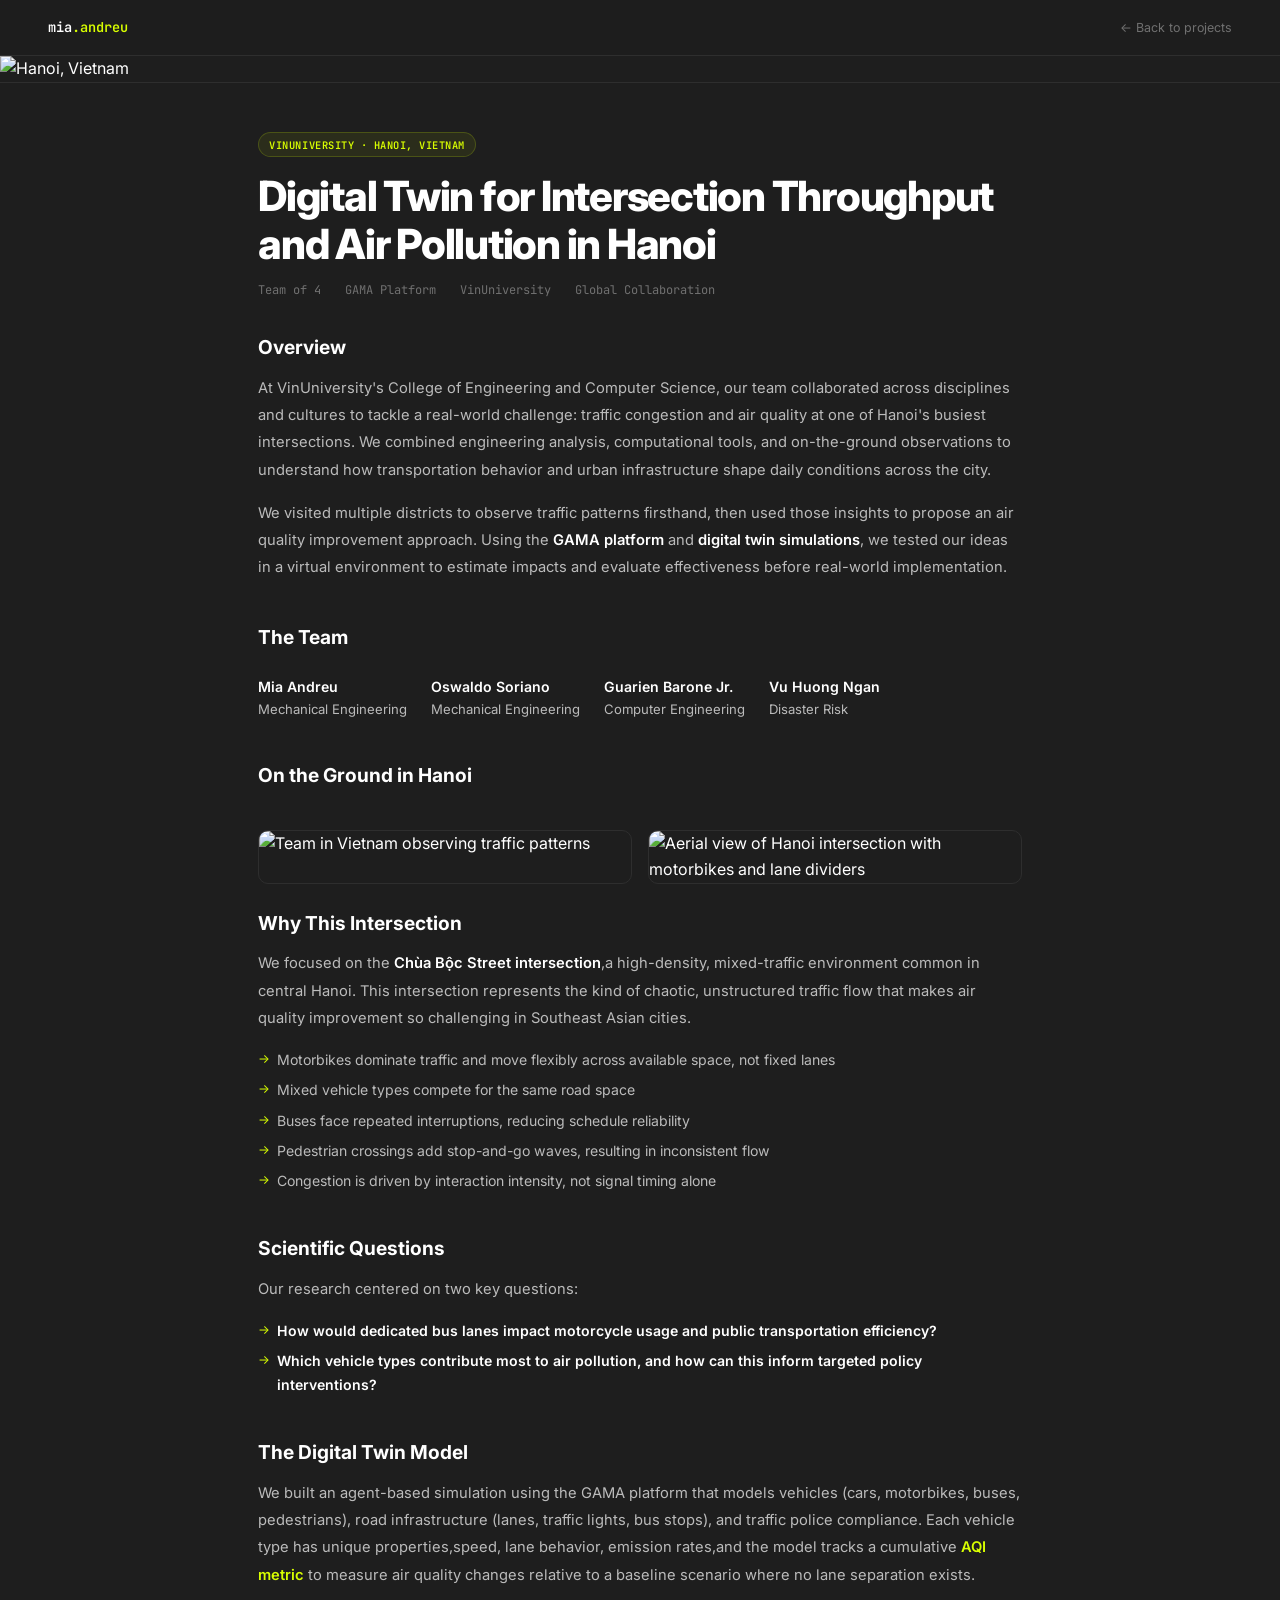
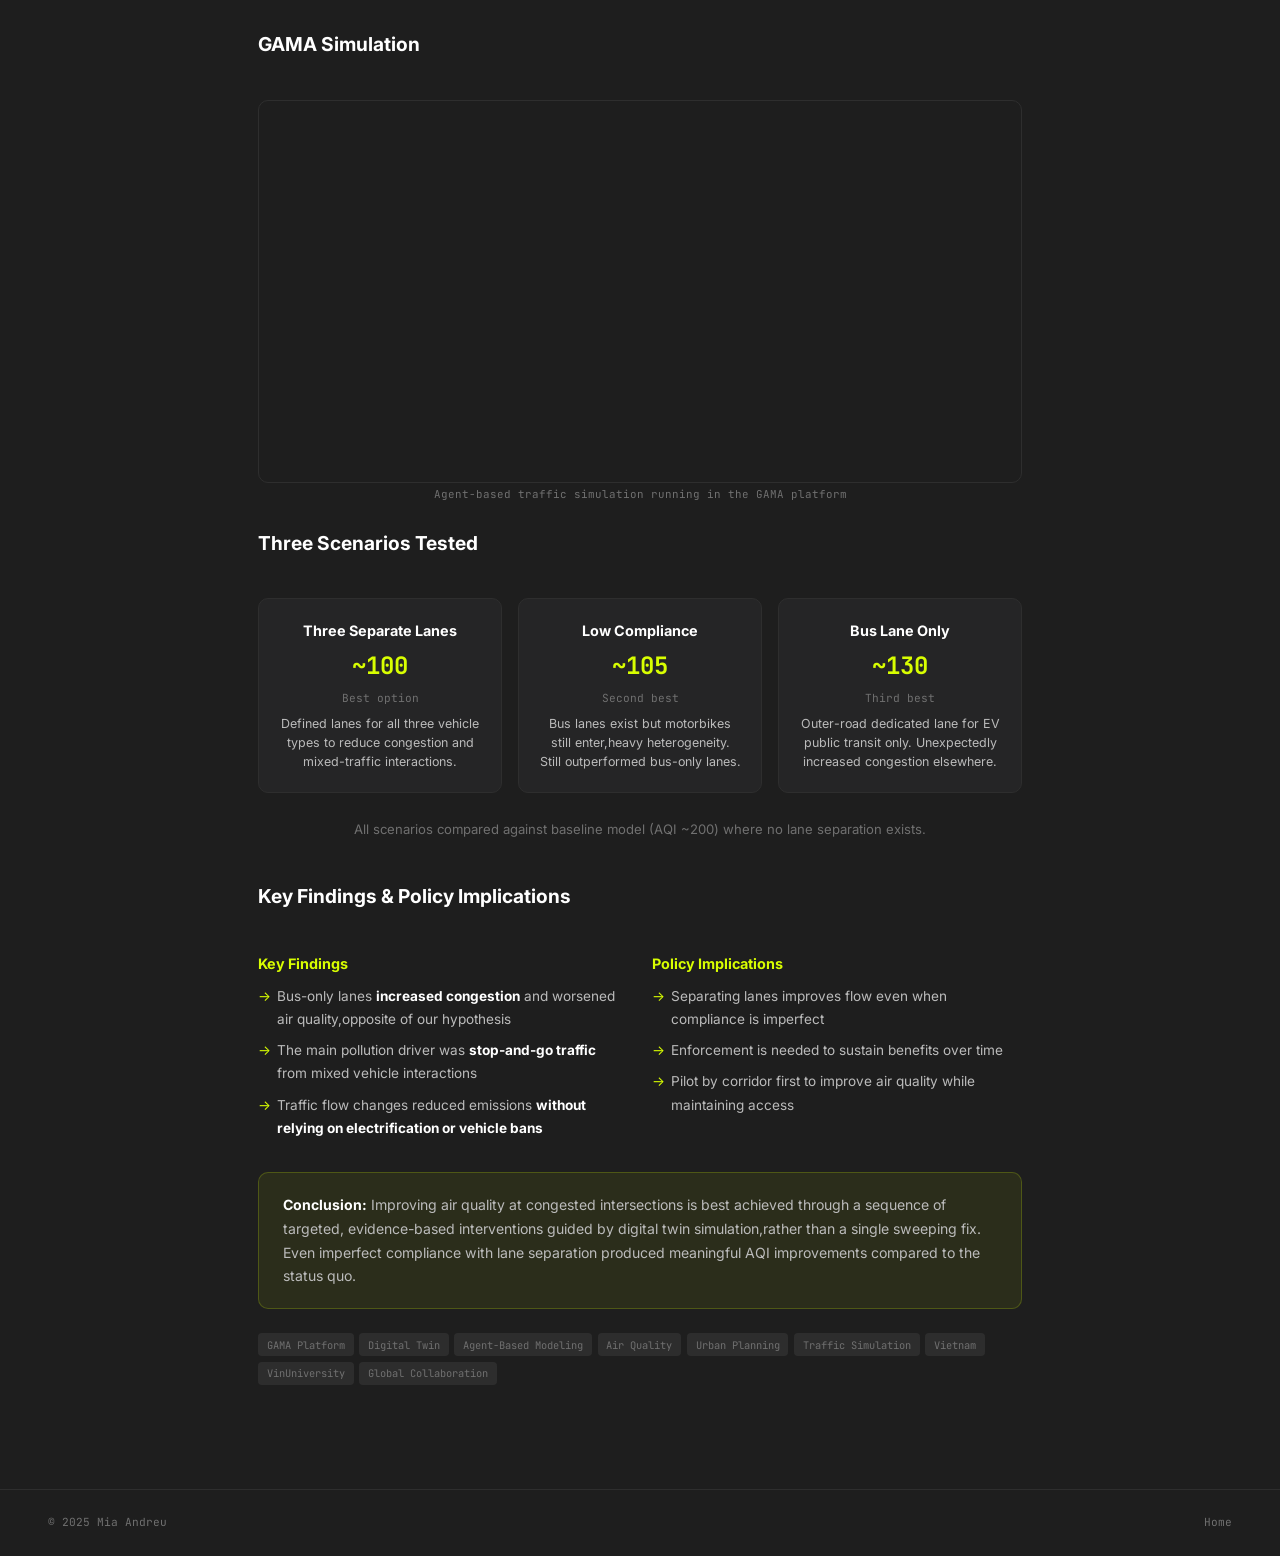
==== hanoi-digital-twin.html @ b764e048 "Add files via upload" ====
<!DOCTYPE html>
<html lang="en">
<head>
    <meta charset="UTF-8">
    <meta name="viewport" content="width=device-width, initial-scale=1.0">
    <title>Hanoi Air Quality Digital Twin | Mia Andreu</title>
    <link rel="preconnect" href="https://fonts.googleapis.com">
    <link rel="preconnect" href="https://fonts.gstatic.com" crossorigin>
    <link href="https://fonts.googleapis.com/css2?family=Inter:wght@300;400;500;600;700;800;900&family=JetBrains+Mono:wght@400;500;600&display=swap" rel="stylesheet">
    <style>
        *,*::before,*::after{margin:0;padding:0;box-sizing:border-box}
        :root{
            --bg:#1E1E1E;--bg2:#252526;--bg3:#2D2D2D;
            --tx:#FFFFFF;--tx2:#BBBBBB;--tx3:#707070;
            --grn:#D8FE01;--grn-dim:rgba(216,254,1,.07);--grn-mid:rgba(216,254,1,.18);
            --bdr:#2E2E2E;--r:10px;
            --f:'Inter',system-ui,sans-serif;--m:'JetBrains Mono',monospace;
        }
        html{scroll-behavior:smooth}
        body{font-family:var(--f);background:var(--bg);color:var(--tx);line-height:1.6;-webkit-font-smoothing:antialiased}

        /* Nav */
        nav{
            position:fixed;top:0;left:0;right:0;height:56px;
            background:rgba(30,30,30,.88);backdrop-filter:blur(16px);-webkit-backdrop-filter:blur(16px);
            border-bottom:1px solid var(--bdr);z-index:100;
            display:flex;align-items:center;justify-content:space-between;
            padding:0 clamp(1.25rem,5vw,3rem);
        }
        .nlogo{font-family:var(--m);font-size:.85rem;font-weight:600;color:var(--tx);text-decoration:none}
        .nlogo span{color:var(--grn)}
        .back{font-size:.78rem;color:var(--tx3);text-decoration:none;display:flex;align-items:center;gap:.4rem;transition:color .2s}
        .back:hover{color:var(--grn)}

        /* Hero */
        .hero-img{
            width:100%;max-height:500px;object-fit:cover;display:block;
            margin-top:56px;border-bottom:1px solid var(--bdr);
        }

        /* Content */
        .content{max-width:860px;margin:0 auto;padding:3rem clamp(1.25rem,5vw,3rem) 5rem}
        .badge{
            display:inline-block;background:var(--grn-dim);color:var(--grn);border:1px solid var(--grn-mid);
            font-family:var(--m);font-size:.65rem;font-weight:600;
            padding:.2rem .65rem;border-radius:100px;
            text-transform:uppercase;letter-spacing:.05em;margin-bottom:1rem;
        }
        h1{font-size:clamp(1.8rem,4vw,2.6rem);font-weight:800;letter-spacing:-.03em;line-height:1.15;margin-bottom:.75rem}
        .meta{font-family:var(--m);font-size:.75rem;color:var(--tx3);margin-bottom:2rem;display:flex;flex-wrap:wrap;gap:1.5rem}
        .meta span{display:flex;align-items:center;gap:.35rem}

        .prose{margin-bottom:2.5rem}
        .prose h2{font-size:1.2rem;font-weight:700;margin-bottom:.75rem;margin-top:2.5rem;color:var(--tx)}
        .prose h2:first-child{margin-top:0}
        .prose p{font-size:.92rem;color:var(--tx2);line-height:1.85;margin-bottom:1rem}
        .prose ul{list-style:none;margin-bottom:1rem}
        .prose li{
            font-size:.88rem;color:var(--tx2);line-height:1.7;
            padding-left:1.2rem;position:relative;margin-bottom:.4rem;
        }
        .prose li::before{content:'\2192';position:absolute;left:0;color:var(--grn);font-size:.78rem}
        .prose strong{color:var(--tx);font-weight:600}
        .prose em{color:var(--grn);font-style:normal;font-weight:600}

        /* Image grid */
        .img-full{width:100%;border-radius:var(--r);border:1px solid var(--bdr);margin:1.5rem 0;display:block}
        .img-caption{font-family:var(--m);font-size:.68rem;color:var(--tx3);margin-top:-.75rem;margin-bottom:1.5rem}

        .two-col{display:grid;grid-template-columns:1fr 1fr;gap:1rem;margin:1.5rem 0}
        .two-col img{width:100%;border-radius:var(--r);border:1px solid var(--bdr);display:block}
        @media(max-width:600px){.two-col{grid-template-columns:1fr}}

        /* Scenarios */
        .scenarios{display:grid;grid-template-columns:repeat(3,1fr);gap:1rem;margin:1.5rem 0}
        .scenario{background:var(--bg2);border:1px solid var(--bdr);border-radius:var(--r);padding:1.25rem;text-align:center}
        .scenario-name{font-weight:700;font-size:.9rem;margin-bottom:.3rem}
        .scenario-aqi{font-family:var(--m);font-size:1.5rem;font-weight:700;color:var(--grn);margin-bottom:.25rem}
        .scenario-rank{font-family:var(--m);font-size:.7rem;color:var(--tx3);margin-bottom:.5rem}
        .scenario-desc{font-size:.78rem;color:var(--tx2);line-height:1.5}
        @media(max-width:600px){.scenarios{grid-template-columns:1fr}}

        /* Team */
        .team{display:flex;gap:1.5rem;margin:1.5rem 0;flex-wrap:wrap}
        .team-member{font-size:.82rem;color:var(--tx2)}
        .team-member strong{color:var(--tx);display:block;font-size:.88rem}

        /* Findings */
        .findings{display:grid;grid-template-columns:1fr 1fr;gap:1.5rem;margin:1.5rem 0}
        .finding-col h3{font-size:.9rem;font-weight:700;margin-bottom:.65rem;color:var(--grn)}
        @media(max-width:600px){.findings{grid-template-columns:1fr}}

        /* Callout */
        .callout{
            background:var(--grn-dim);border:1px solid rgba(216,254,1,.2);
            border-radius:var(--r);padding:1.25rem 1.5rem;margin:1.5rem 0;
        }
        .callout p{font-size:.88rem;color:var(--tx2);line-height:1.7;margin:0}
        .callout strong{color:var(--tx)}

        /* Tags */
        .tags{display:flex;flex-wrap:wrap;gap:.35rem;margin:1.5rem 0}
        .tag{background:var(--bg3);color:var(--tx3);font-family:var(--m);font-size:.65rem;padding:.2rem .55rem;border-radius:4px}

        /* Footer */
        footer{
            border-top:1px solid var(--bdr);padding:1.5rem clamp(1.25rem,5vw,3rem);
            font-family:var(--m);font-size:.7rem;color:var(--tx3);
            display:flex;justify-content:space-between;align-items:center;
        }
        footer a{color:var(--tx3);text-decoration:none;transition:color .2s}
        footer a:hover{color:var(--grn)}
    </style>
</head>
<body>

<nav>
    <a href="index.html" class="nlogo">mia<span>.andreu</span></a>
    <a href="index.html#projects" class="back">&larr; Back to projects</a>
</nav>

<img class="hero-img" src="images/vietnam-page-header.JPG" alt="Hanoi, Vietnam">

<div class="content">
    <div class="badge">VinUniversity &middot; Hanoi, Vietnam</div>
    <h1>Digital Twin for Intersection Throughput and Air Pollution in Hanoi</h1>
    <div class="meta">
        <span>Team of 4</span>
        <span>GAMA Platform</span>
        <span>VinUniversity</span>
        <span>Global Collaboration</span>
    </div>

    <div class="prose">
        <h2>Overview</h2>
        <p>
            At VinUniversity's College of Engineering and Computer Science, our team collaborated across disciplines and cultures to tackle a real-world challenge: traffic congestion and air quality at one of Hanoi's busiest intersections. We combined engineering analysis, computational tools, and on-the-ground observations to understand how transportation behavior and urban infrastructure shape daily conditions across the city.
        </p>
        <p>
            We visited multiple districts to observe traffic patterns firsthand, then used those insights to propose an air quality improvement approach. Using the <strong>GAMA platform</strong> and <strong>digital twin simulations</strong>, we tested our ideas in a virtual environment to estimate impacts and evaluate effectiveness before real-world implementation.
        </p>

        <h2>The Team</h2>
        <div class="team">
            <div class="team-member"><strong>Mia Andreu</strong>Mechanical Engineering</div>
            <div class="team-member"><strong>Oswaldo Soriano</strong>Mechanical Engineering</div>
            <div class="team-member"><strong>Guarien Barone Jr.</strong>Computer Engineering</div>
            <div class="team-member"><strong>Vu Huong Ngan</strong>Disaster Risk</div>
        </div>

        <h2>On the Ground in Hanoi</h2>
    </div>

    <div class="two-col">
        <img src="images/traffic_vietnam.jpeg" alt="Team in Vietnam observing traffic patterns">
        <img src="images/vietnam_traffic.jpeg" alt="Aerial view of Hanoi intersection with motorbikes and lane dividers">
    </div>

    <div class="prose">
        <h2>Why This Intersection</h2>
        <p>
            We focused on the <strong>Ch&ugrave;a B&#7897;c Street intersection</strong>,a high-density, mixed-traffic environment common in central Hanoi. This intersection represents the kind of chaotic, unstructured traffic flow that makes air quality improvement so challenging in Southeast Asian cities.
        </p>
        <ul>
            <li>Motorbikes dominate traffic and move flexibly across available space, not fixed lanes</li>
            <li>Mixed vehicle types compete for the same road space</li>
            <li>Buses face repeated interruptions, reducing schedule reliability</li>
            <li>Pedestrian crossings add stop-and-go waves, resulting in inconsistent flow</li>
            <li>Congestion is driven by interaction intensity, not signal timing alone</li>
        </ul>

        <h2>Scientific Questions</h2>
        <p>Our research centered on two key questions:</p>
        <ul>
            <li><strong>How would dedicated bus lanes impact motorcycle usage and public transportation efficiency?</strong></li>
            <li><strong>Which vehicle types contribute most to air pollution, and how can this inform targeted policy interventions?</strong></li>
        </ul>

        <h2>The Digital Twin Model</h2>
        <p>
            We built an agent-based simulation using the GAMA platform that models vehicles (cars, motorbikes, buses, pedestrians), road infrastructure (lanes, traffic lights, bus stops), and traffic police compliance. Each vehicle type has unique properties,speed, lane behavior, emission rates,and the model tracks a cumulative <em>AQI metric</em> to measure air quality changes relative to a baseline scenario where no lane separation exists.
        </p>

        <h2>GAMA Simulation</h2>
    </div>

    <video style="width:100%;border-radius:var(--r);border:1px solid var(--bdr);margin-bottom:.5rem" src="images/GAMA_video-1.mov" autoplay loop muted playsinline></video>
    <p class="img-caption" style="text-align:center;margin-bottom:1.5rem">Agent-based traffic simulation running in the GAMA platform</p>

    <div class="prose">
        <h2>Three Scenarios Tested</h2>
    </div>

    <div class="scenarios">
        <div class="scenario">
            <div class="scenario-name">Three Separate Lanes</div>
            <div class="scenario-aqi">~100</div>
            <div class="scenario-rank">Best option</div>
            <div class="scenario-desc">Defined lanes for all three vehicle types to reduce congestion and mixed-traffic interactions.</div>
        </div>
        <div class="scenario">
            <div class="scenario-name">Low Compliance</div>
            <div class="scenario-aqi">~105</div>
            <div class="scenario-rank">Second best</div>
            <div class="scenario-desc">Bus lanes exist but motorbikes still enter,heavy heterogeneity. Still outperformed bus-only lanes.</div>
        </div>
        <div class="scenario">
            <div class="scenario-name">Bus Lane Only</div>
            <div class="scenario-aqi">~130</div>
            <div class="scenario-rank">Third best</div>
            <div class="scenario-desc">Outer-road dedicated lane for EV public transit only. Unexpectedly increased congestion elsewhere.</div>
        </div>
    </div>

    <div class="prose">
        <p style="font-size:.82rem;color:var(--tx3);text-align:center;margin-bottom:2rem">
            All scenarios compared against baseline model (AQI ~200) where no lane separation exists.
        </p>

        <h2>Key Findings &amp; Policy Implications</h2>
    </div>

    <div class="findings">
        <div class="finding-col">
            <h3>Key Findings</h3>
            <ul style="list-style:none;padding:0">
                <li style="font-size:.85rem;color:var(--tx2);line-height:1.7;padding-left:1.2rem;position:relative;margin-bottom:.5rem"><span style="position:absolute;left:0;color:var(--grn)">&rarr;</span>Bus-only lanes <strong style="color:var(--tx)">increased congestion</strong> and worsened air quality,opposite of our hypothesis</li>
                <li style="font-size:.85rem;color:var(--tx2);line-height:1.7;padding-left:1.2rem;position:relative;margin-bottom:.5rem"><span style="position:absolute;left:0;color:var(--grn)">&rarr;</span>The main pollution driver was <strong style="color:var(--tx)">stop-and-go traffic</strong> from mixed vehicle interactions</li>
                <li style="font-size:.85rem;color:var(--tx2);line-height:1.7;padding-left:1.2rem;position:relative;margin-bottom:.5rem"><span style="position:absolute;left:0;color:var(--grn)">&rarr;</span>Traffic flow changes reduced emissions <strong style="color:var(--tx)">without relying on electrification or vehicle bans</strong></li>
            </ul>
        </div>
        <div class="finding-col">
            <h3>Policy Implications</h3>
            <ul style="list-style:none;padding:0">
                <li style="font-size:.85rem;color:var(--tx2);line-height:1.7;padding-left:1.2rem;position:relative;margin-bottom:.5rem"><span style="position:absolute;left:0;color:var(--grn)">&rarr;</span>Separating lanes improves flow even when compliance is imperfect</li>
                <li style="font-size:.85rem;color:var(--tx2);line-height:1.7;padding-left:1.2rem;position:relative;margin-bottom:.5rem"><span style="position:absolute;left:0;color:var(--grn)">&rarr;</span>Enforcement is needed to sustain benefits over time</li>
                <li style="font-size:.85rem;color:var(--tx2);line-height:1.7;padding-left:1.2rem;position:relative;margin-bottom:.5rem"><span style="position:absolute;left:0;color:var(--grn)">&rarr;</span>Pilot by corridor first to improve air quality while maintaining access</li>
            </ul>
        </div>
    </div>

    <div class="callout">
        <p>
            <strong>Conclusion:</strong> Improving air quality at congested intersections is best achieved through a sequence of targeted, evidence-based interventions guided by digital twin simulation,rather than a single sweeping fix. Even imperfect compliance with lane separation produced meaningful AQI improvements compared to the status quo.
        </p>
    </div>

    <div class="tags">
        <span class="tag">GAMA Platform</span>
        <span class="tag">Digital Twin</span>
        <span class="tag">Agent-Based Modeling</span>
        <span class="tag">Air Quality</span>
        <span class="tag">Urban Planning</span>
        <span class="tag">Traffic Simulation</span>
        <span class="tag">Vietnam</span>
        <span class="tag">VinUniversity</span>
        <span class="tag">Global Collaboration</span>
    </div>
</div>

<footer>
    <span>&copy; 2025 Mia Andreu</span>
    <a href="index.html">Home</a>
</footer>

</body>
</html>
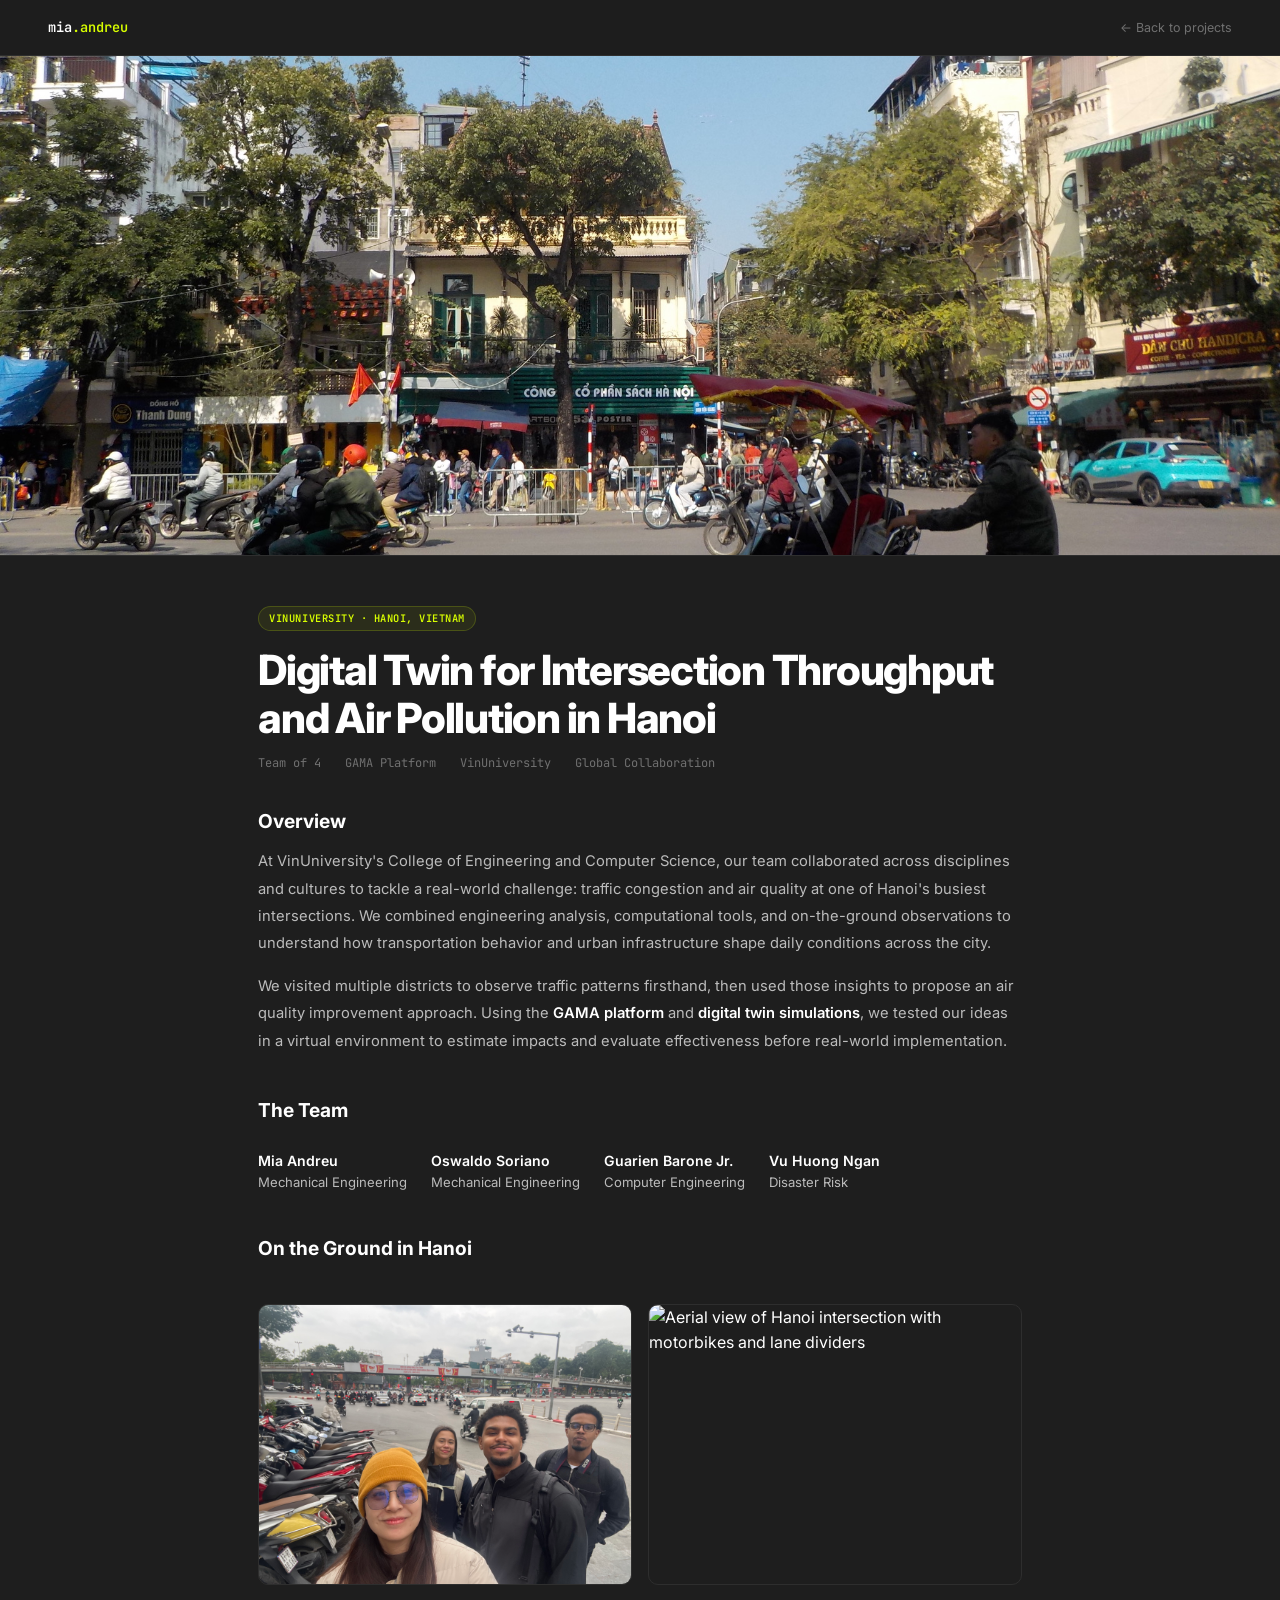
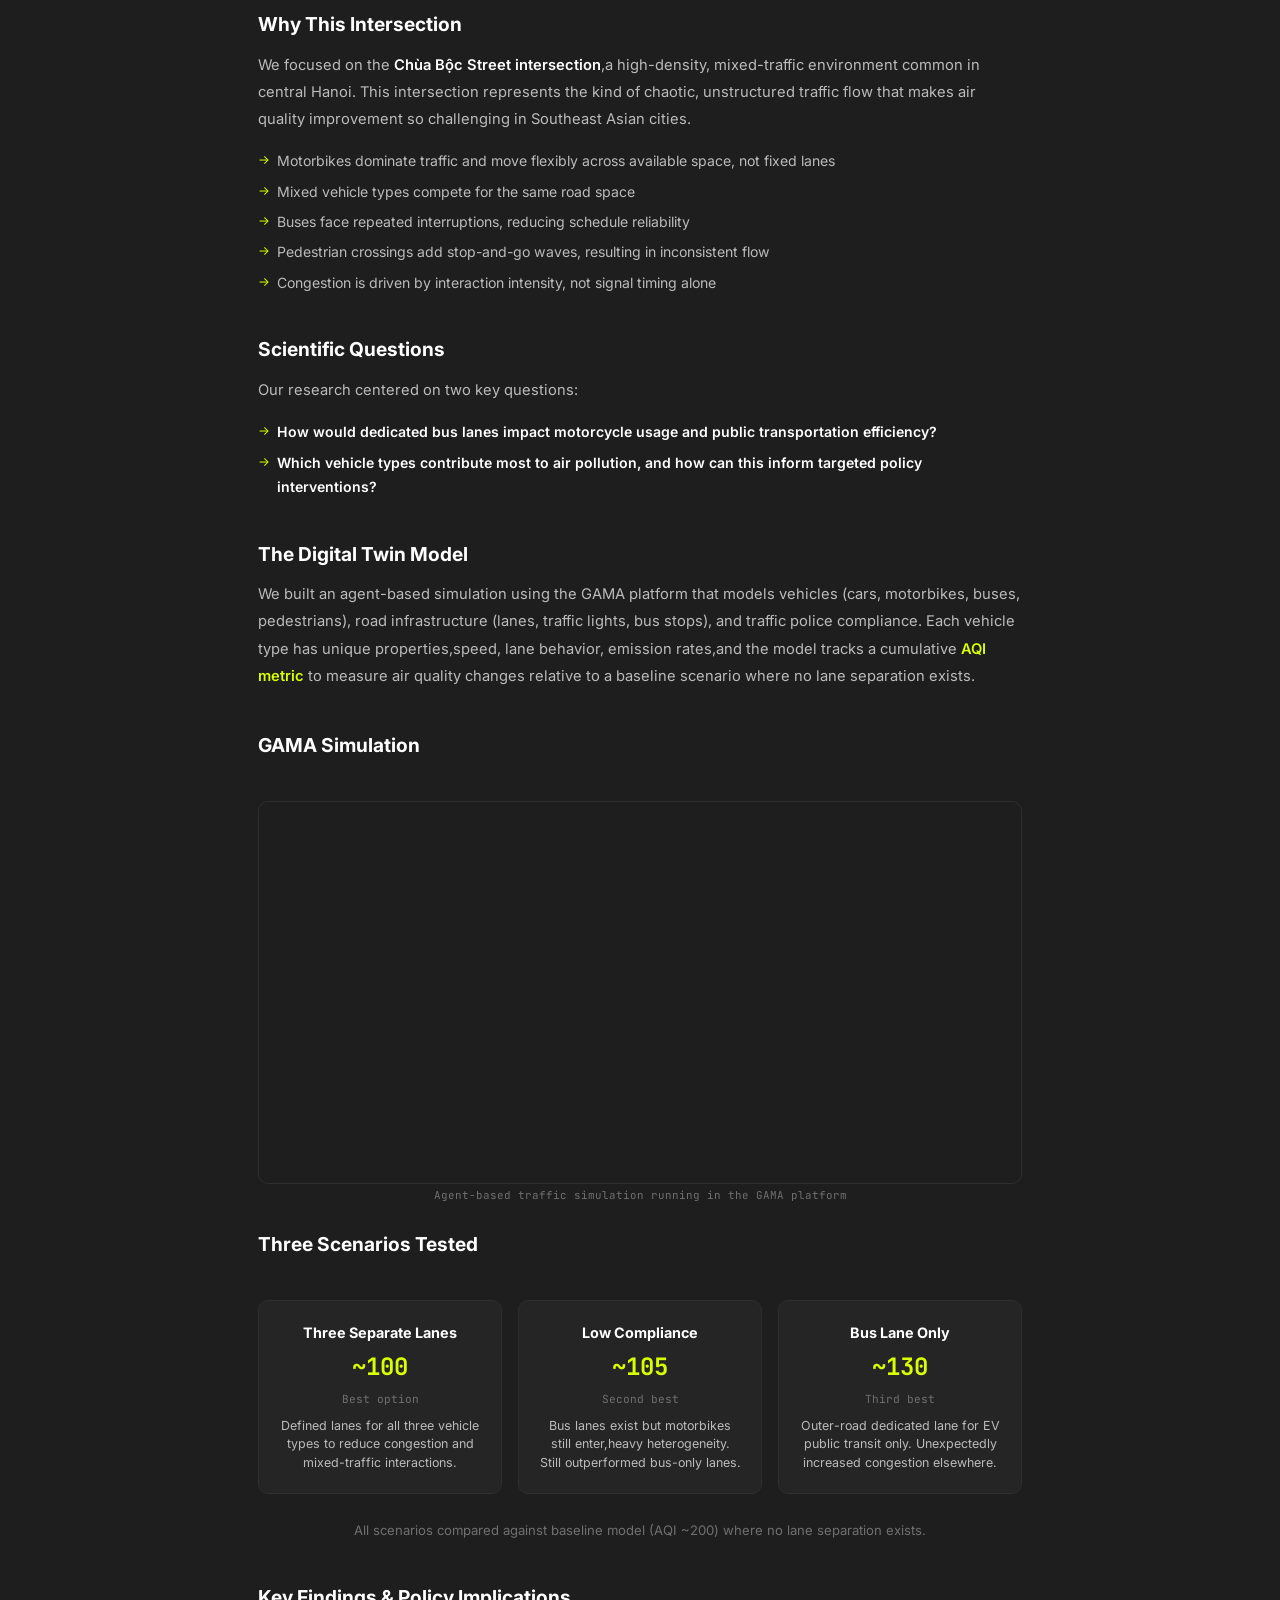
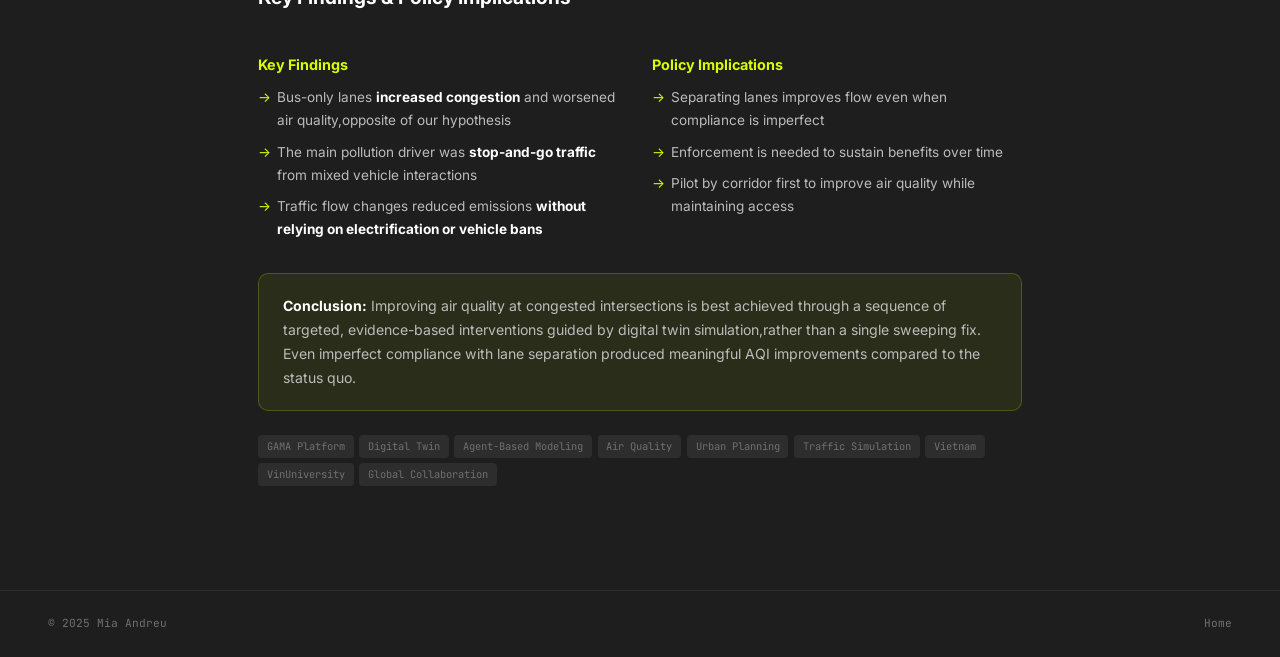
==== commit a24b0c2a: "Add files via upload" ====
--- a/hanoi-digital-twin.html
+++ b/hanoi-digital-twin.html
@@ -119,7 +119,7 @@
     <a href="index.html#projects" class="back">&larr; Back to projects</a>
 </nav>
 
-<img class="hero-img" src="images/vietnam-page-header.JPG" alt="Hanoi, Vietnam">
+<img class="hero-img" src="vietnam-page-header.JPG" alt="Hanoi, Vietnam">
 
 <div class="content">
     <div class="badge">VinUniversity &middot; Hanoi, Vietnam</div>
@@ -152,8 +152,8 @@
     </div>
 
     <div class="two-col">
-        <img src="images/traffic_vietnam.jpeg" alt="Team in Vietnam observing traffic patterns">
-        <img src="images/vietnam_traffic.jpeg" alt="Aerial view of Hanoi intersection with motorbikes and lane dividers">
+        <img src="traffic_vietnam.jpeg" alt="Team in Vietnam observing traffic patterns">
+        <img src="vietnam_traffic.jpeg" alt="Aerial view of Hanoi intersection with motorbikes and lane dividers">
     </div>
 
     <div class="prose">
@@ -184,7 +184,7 @@
         <h2>GAMA Simulation</h2>
     </div>
 
-    <video style="width:100%;border-radius:var(--r);border:1px solid var(--bdr);margin-bottom:.5rem" src="images/GAMA_video-1.mov" autoplay loop muted playsinline></video>
+    <video style="width:100%;border-radius:var(--r);border:1px solid var(--bdr);margin-bottom:.5rem" src="GAMA_video-1.mov" autoplay loop muted playsinline></video>
     <p class="img-caption" style="text-align:center;margin-bottom:1.5rem">Agent-based traffic simulation running in the GAMA platform</p>
 
     <div class="prose">
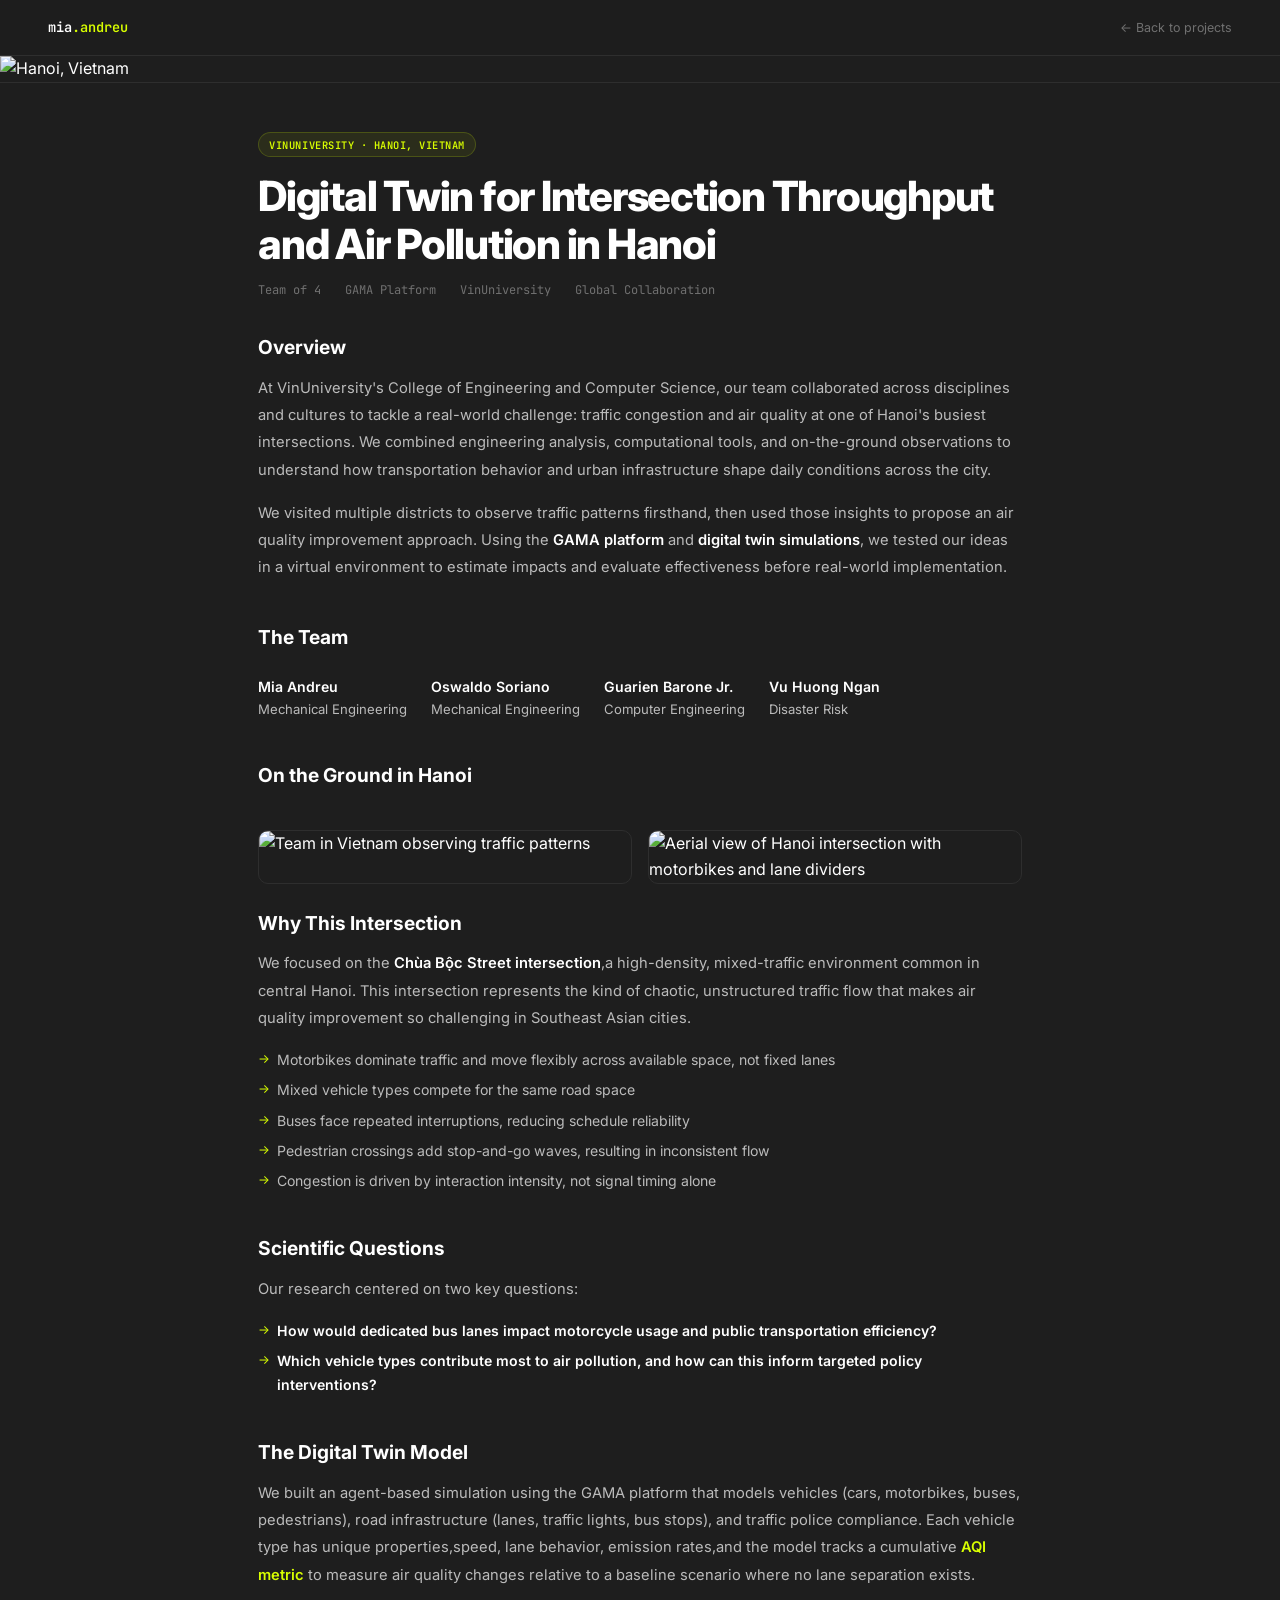
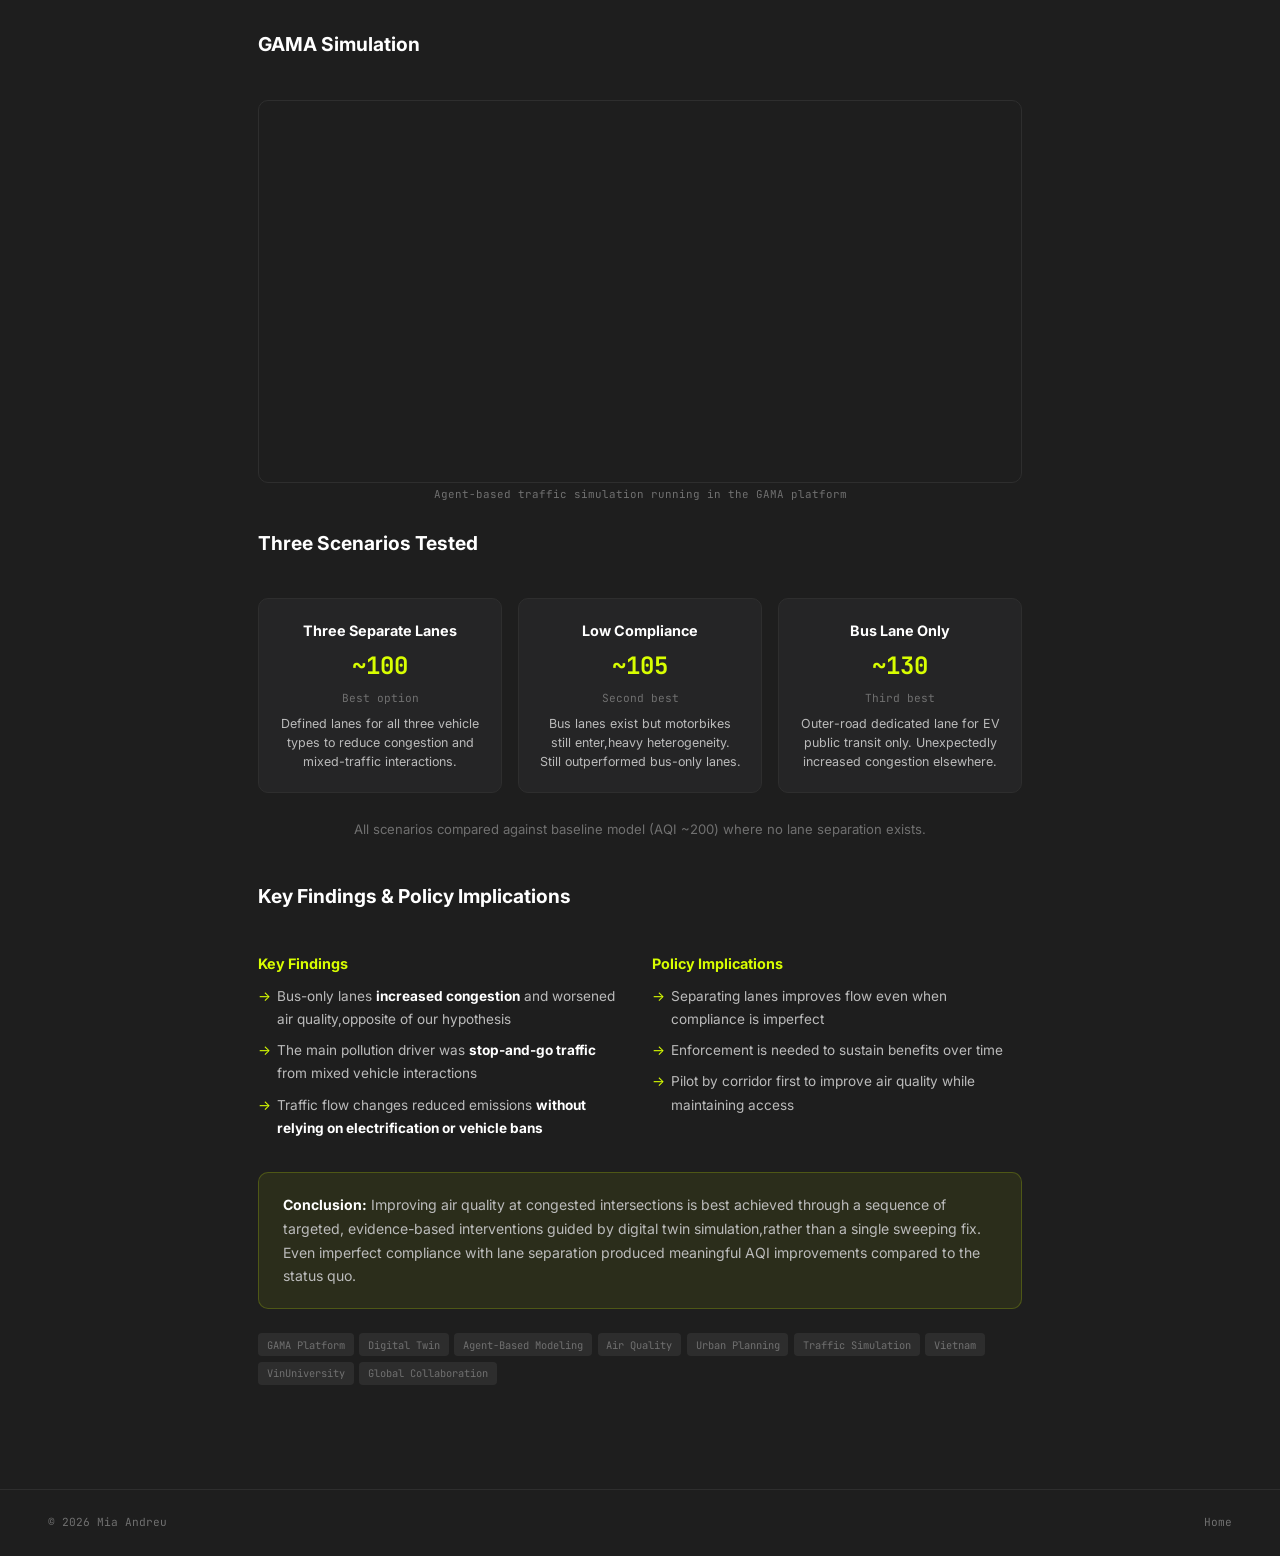
==== commit 76ea0f97: "Add files via upload" ====
--- a/hanoi-digital-twin.html
+++ b/hanoi-digital-twin.html
@@ -119,7 +119,7 @@
     <a href="index.html#projects" class="back">&larr; Back to projects</a>
 </nav>
 
-<img class="hero-img" src="vietnam-page-header.JPG" alt="Hanoi, Vietnam">
+<img class="hero-img" src="images/vietnam-page-header.JPG" alt="Hanoi, Vietnam">
 
 <div class="content">
     <div class="badge">VinUniversity &middot; Hanoi, Vietnam</div>
@@ -152,8 +152,8 @@
     </div>
 
     <div class="two-col">
-        <img src="traffic_vietnam.jpeg" alt="Team in Vietnam observing traffic patterns">
-        <img src="vietnam_traffic.jpeg" alt="Aerial view of Hanoi intersection with motorbikes and lane dividers">
+        <img src="images/traffic_vietnam.jpeg" alt="Team in Vietnam observing traffic patterns">
+        <img src="images/vietnam_traffic.jpeg" alt="Aerial view of Hanoi intersection with motorbikes and lane dividers">
     </div>
 
     <div class="prose">
@@ -184,7 +184,7 @@
         <h2>GAMA Simulation</h2>
     </div>
 
-    <video style="width:100%;border-radius:var(--r);border:1px solid var(--bdr);margin-bottom:.5rem" src="GAMA_video-1.mov" autoplay loop muted playsinline></video>
+    <video style="width:100%;border-radius:var(--r);border:1px solid var(--bdr);margin-bottom:.5rem" src="images/GAMA_video-1.mov" autoplay loop muted playsinline></video>
     <p class="img-caption" style="text-align:center;margin-bottom:1.5rem">Agent-based traffic simulation running in the GAMA platform</p>
 
     <div class="prose">
@@ -259,7 +259,7 @@
 </div>
 
 <footer>
-    <span>&copy; 2025 Mia Andreu</span>
+    <span>&copy; 2026 Mia Andreu</span>
     <a href="index.html">Home</a>
 </footer>
 
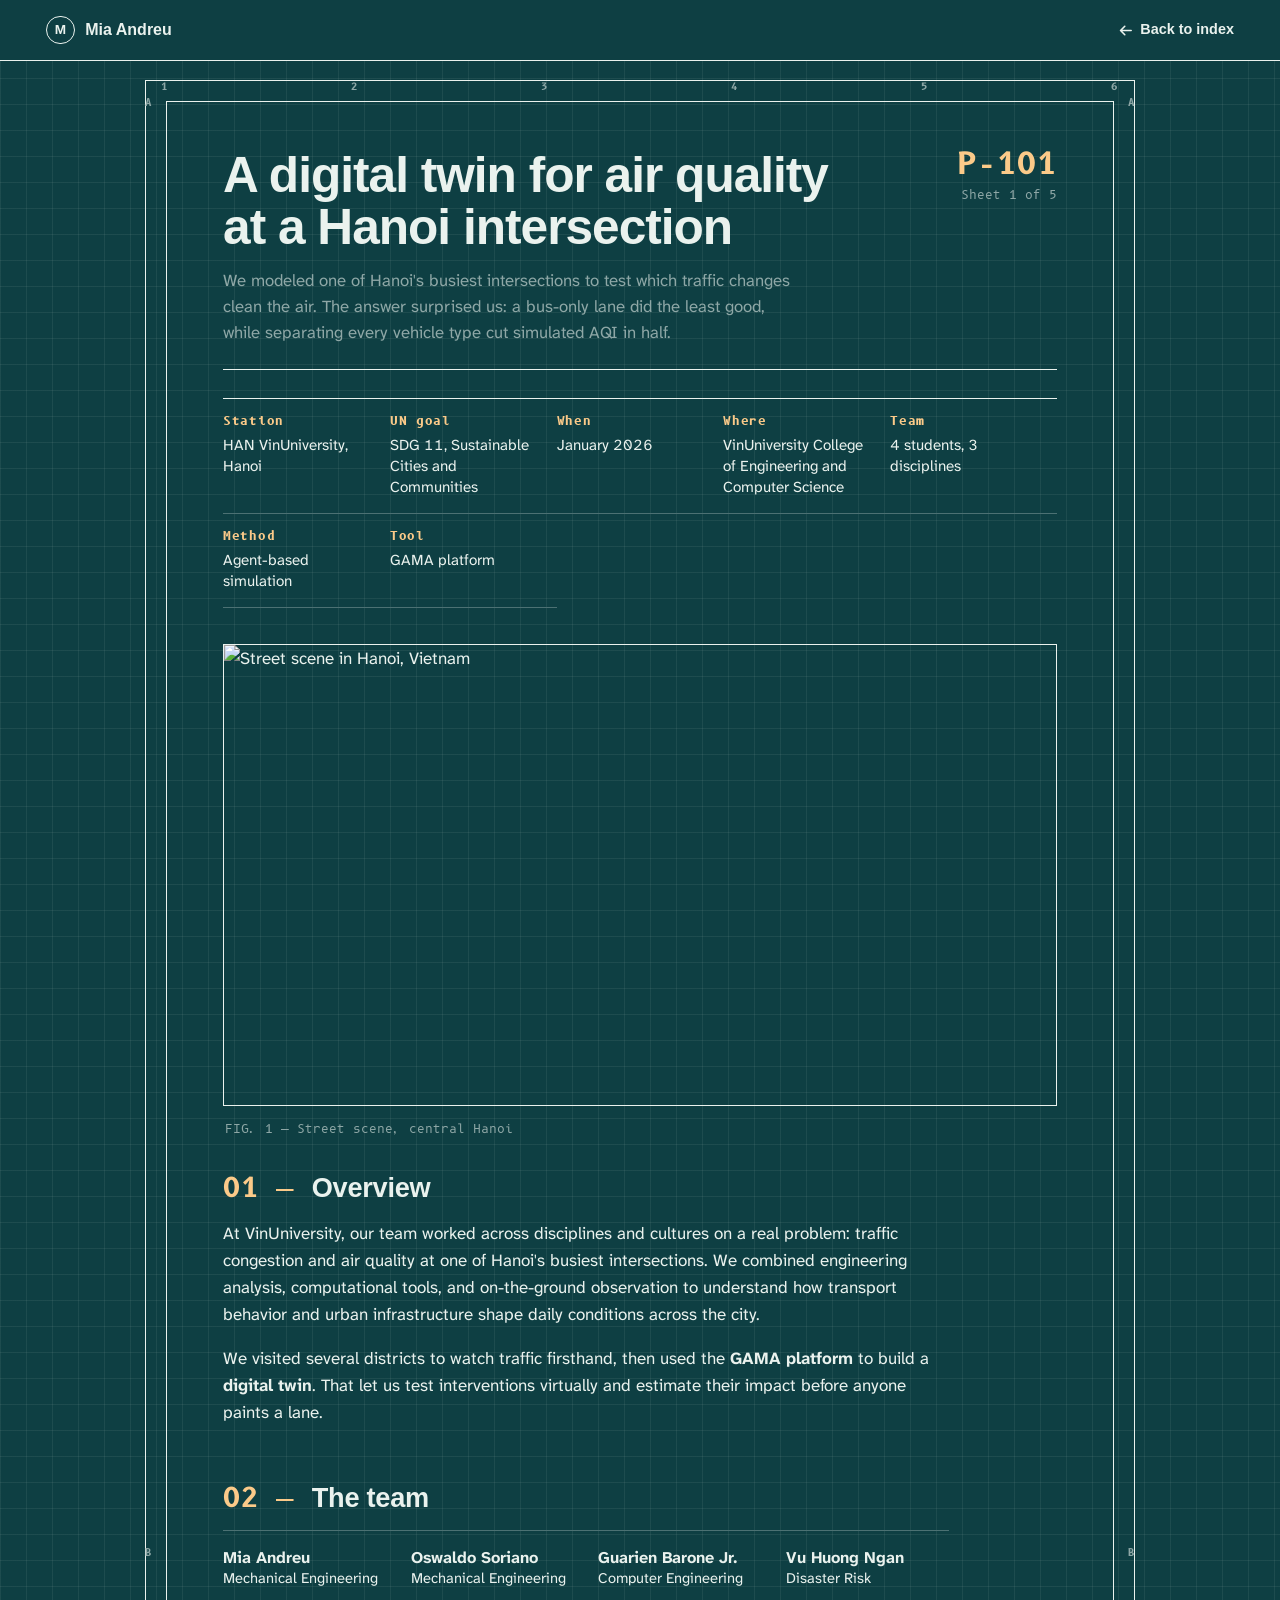
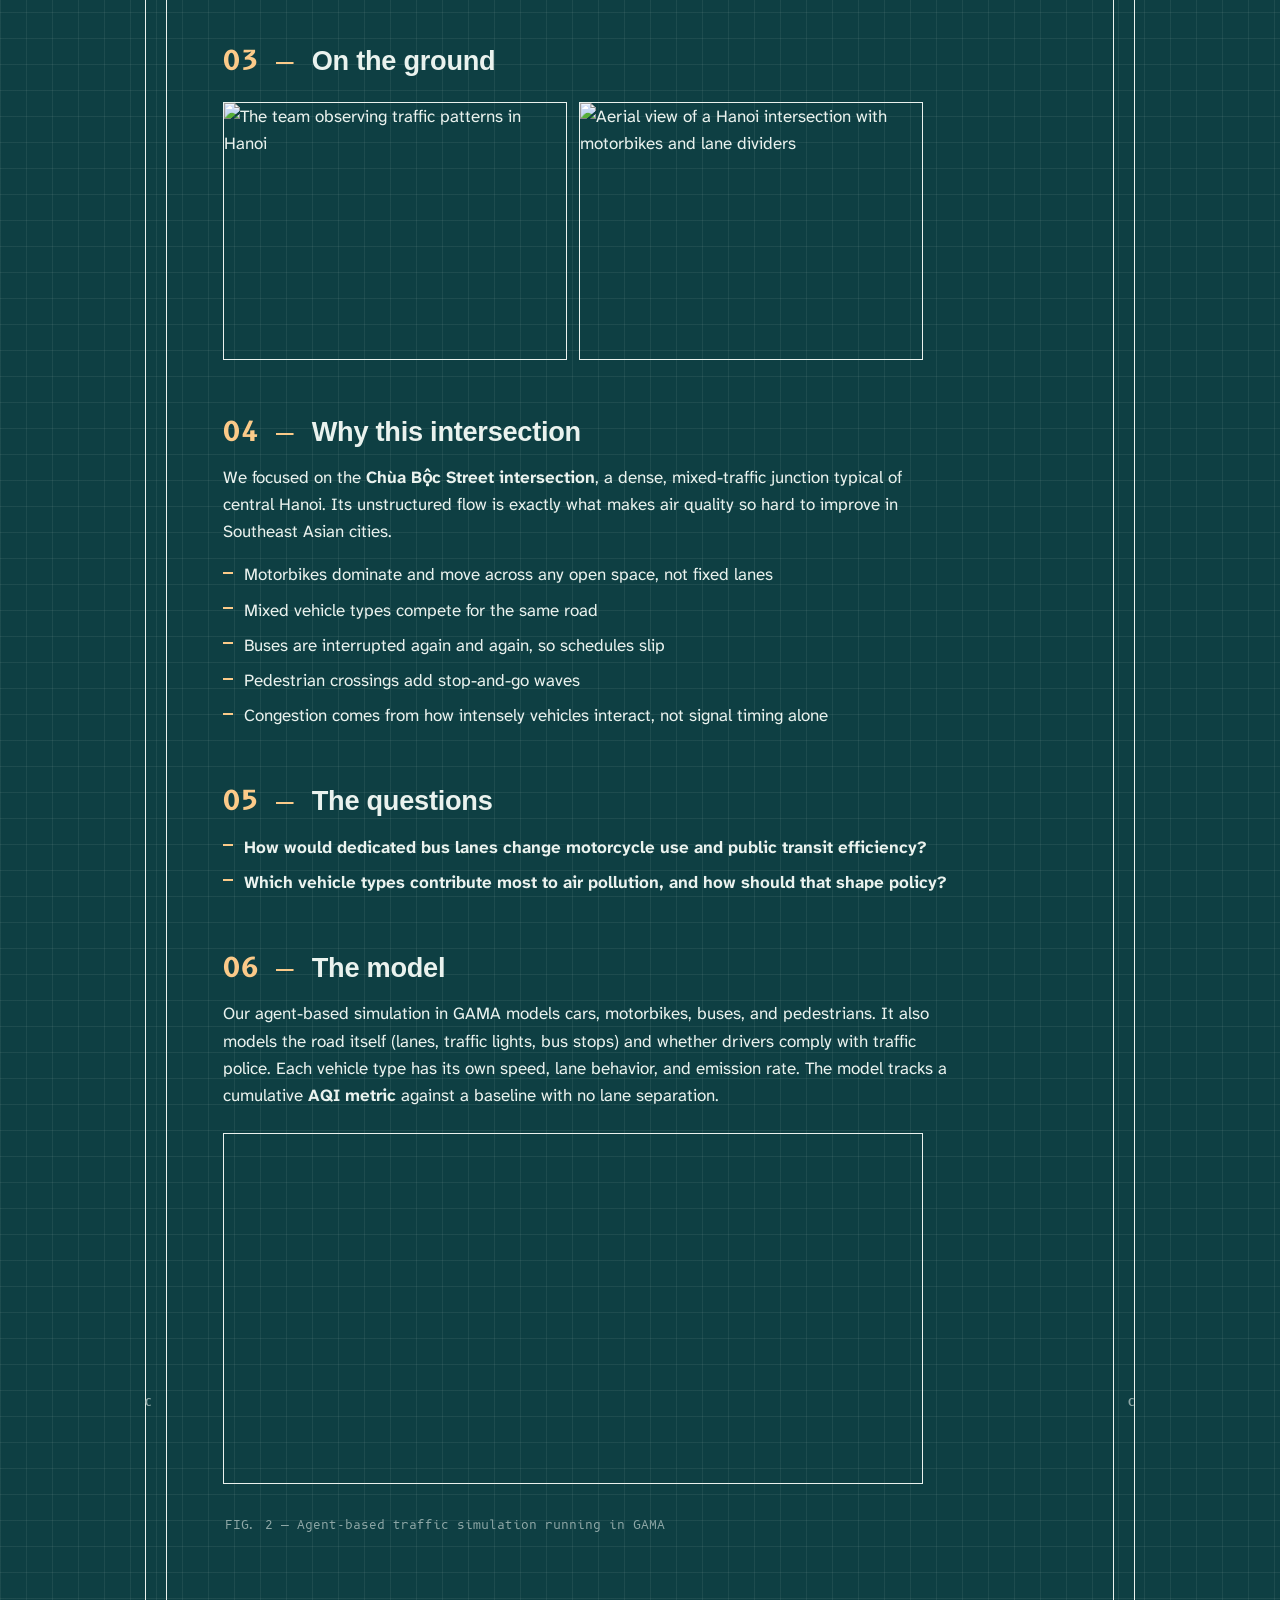
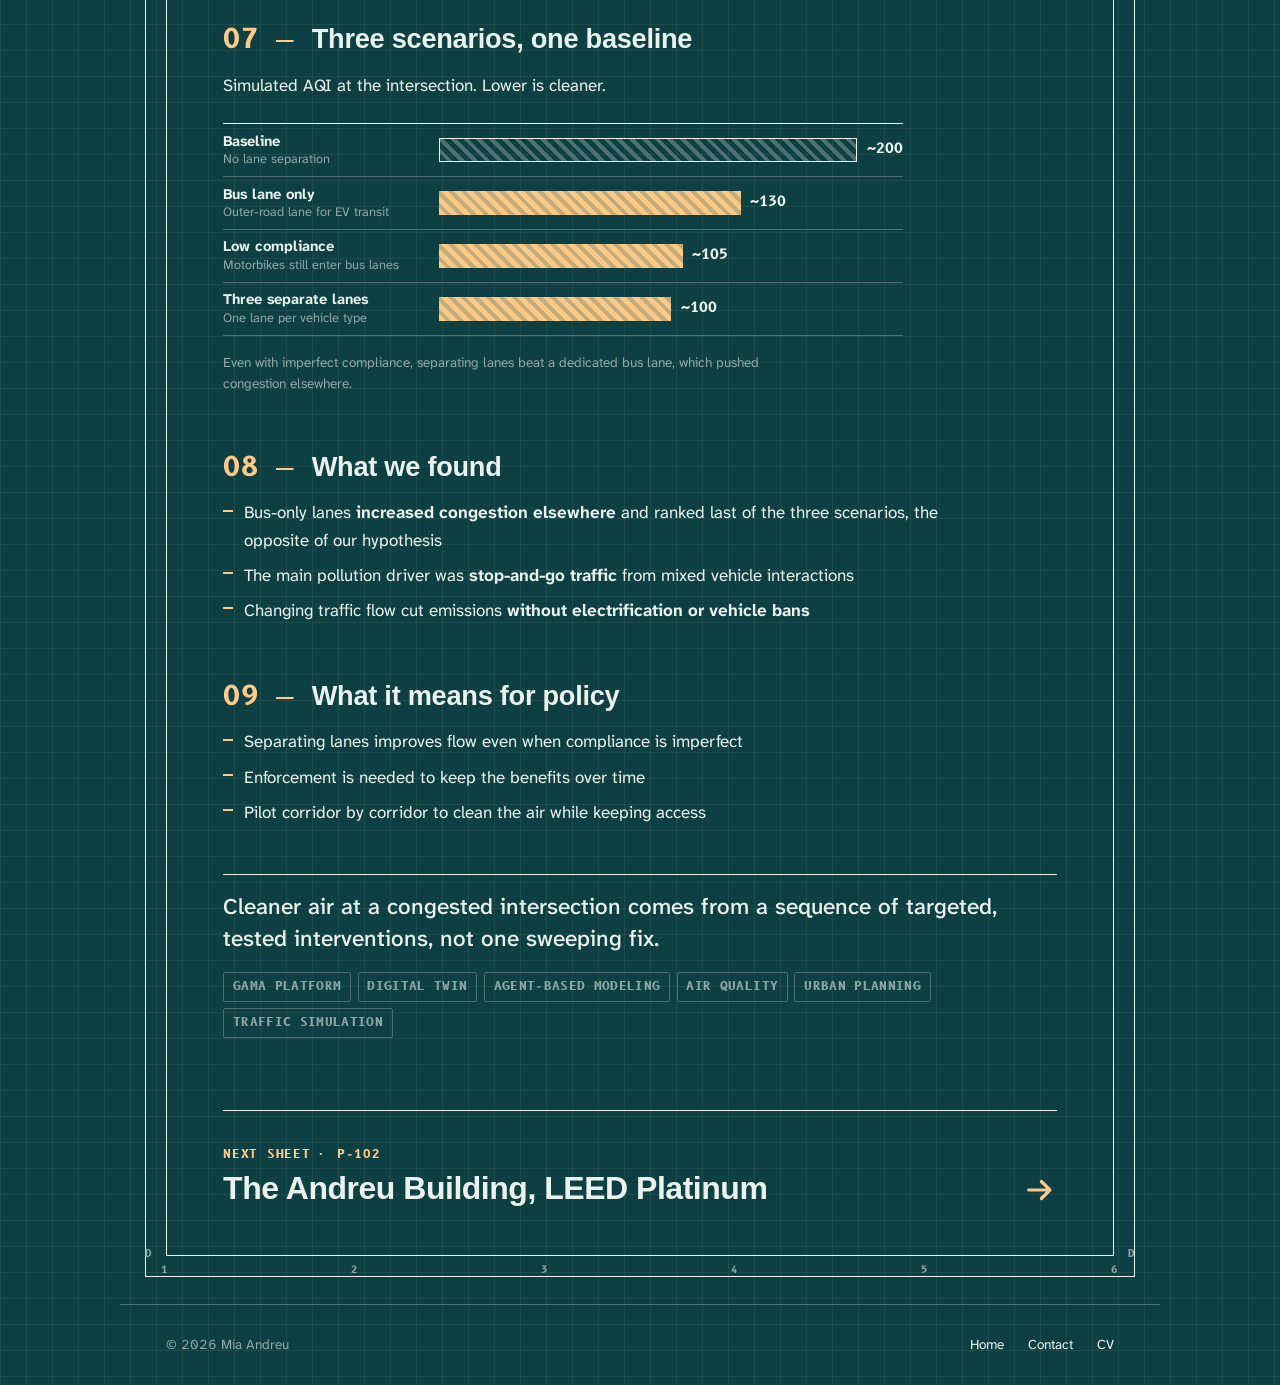
==== commit 554e6a3d: "Add files via upload" ====
--- a/hanoi-digital-twin.html
+++ b/hanoi-digital-twin.html
@@ -3,265 +3,170 @@
 <head>
     <meta charset="UTF-8">
     <meta name="viewport" content="width=device-width, initial-scale=1.0">
-    <title>Hanoi Air Quality Digital Twin | Mia Andreu</title>
+    <title>Hanoi Air Quality Digital Twin · Mia Andreu</title>
+    <meta name="description" content="An agent-based digital twin of a Hanoi intersection, built in GAMA at VinUniversity, testing how lane separation affects congestion and air quality.">
+    <meta name="theme-color" content="#0E3F43">
     <link rel="preconnect" href="https://fonts.googleapis.com">
     <link rel="preconnect" href="https://fonts.gstatic.com" crossorigin>
-    <link href="https://fonts.googleapis.com/css2?family=Inter:wght@300;400;500;600;700;800;900&family=JetBrains+Mono:wght@400;500;600&display=swap" rel="stylesheet">
-    <style>
-        *,*::before,*::after{margin:0;padding:0;box-sizing:border-box}
-        :root{
-            --bg:#1E1E1E;--bg2:#252526;--bg3:#2D2D2D;
-            --tx:#FFFFFF;--tx2:#BBBBBB;--tx3:#707070;
-            --grn:#D8FE01;--grn-dim:rgba(216,254,1,.07);--grn-mid:rgba(216,254,1,.18);
-            --bdr:#2E2E2E;--r:10px;
-            --f:'Inter',system-ui,sans-serif;--m:'JetBrains Mono',monospace;
-        }
-        html{scroll-behavior:smooth}
-        body{font-family:var(--f);background:var(--bg);color:var(--tx);line-height:1.6;-webkit-font-smoothing:antialiased}
-
-        /* Nav */
-        nav{
-            position:fixed;top:0;left:0;right:0;height:56px;
-            background:rgba(30,30,30,.88);backdrop-filter:blur(16px);-webkit-backdrop-filter:blur(16px);
-            border-bottom:1px solid var(--bdr);z-index:100;
-            display:flex;align-items:center;justify-content:space-between;
-            padding:0 clamp(1.25rem,5vw,3rem);
-        }
-        .nlogo{font-family:var(--m);font-size:.85rem;font-weight:600;color:var(--tx);text-decoration:none}
-        .nlogo span{color:var(--grn)}
-        .back{font-size:.78rem;color:var(--tx3);text-decoration:none;display:flex;align-items:center;gap:.4rem;transition:color .2s}
-        .back:hover{color:var(--grn)}
-
-        /* Hero */
-        .hero-img{
-            width:100%;max-height:500px;object-fit:cover;display:block;
-            margin-top:56px;border-bottom:1px solid var(--bdr);
-        }
-
-        /* Content */
-        .content{max-width:860px;margin:0 auto;padding:3rem clamp(1.25rem,5vw,3rem) 5rem}
-        .badge{
-            display:inline-block;background:var(--grn-dim);color:var(--grn);border:1px solid var(--grn-mid);
-            font-family:var(--m);font-size:.65rem;font-weight:600;
-            padding:.2rem .65rem;border-radius:100px;
-            text-transform:uppercase;letter-spacing:.05em;margin-bottom:1rem;
-        }
-        h1{font-size:clamp(1.8rem,4vw,2.6rem);font-weight:800;letter-spacing:-.03em;line-height:1.15;margin-bottom:.75rem}
-        .meta{font-family:var(--m);font-size:.75rem;color:var(--tx3);margin-bottom:2rem;display:flex;flex-wrap:wrap;gap:1.5rem}
-        .meta span{display:flex;align-items:center;gap:.35rem}
-
-        .prose{margin-bottom:2.5rem}
-        .prose h2{font-size:1.2rem;font-weight:700;margin-bottom:.75rem;margin-top:2.5rem;color:var(--tx)}
-        .prose h2:first-child{margin-top:0}
-        .prose p{font-size:.92rem;color:var(--tx2);line-height:1.85;margin-bottom:1rem}
-        .prose ul{list-style:none;margin-bottom:1rem}
-        .prose li{
-            font-size:.88rem;color:var(--tx2);line-height:1.7;
-            padding-left:1.2rem;position:relative;margin-bottom:.4rem;
-        }
-        .prose li::before{content:'\2192';position:absolute;left:0;color:var(--grn);font-size:.78rem}
-        .prose strong{color:var(--tx);font-weight:600}
-        .prose em{color:var(--grn);font-style:normal;font-weight:600}
-
-        /* Image grid */
-        .img-full{width:100%;border-radius:var(--r);border:1px solid var(--bdr);margin:1.5rem 0;display:block}
-        .img-caption{font-family:var(--m);font-size:.68rem;color:var(--tx3);margin-top:-.75rem;margin-bottom:1.5rem}
-
-        .two-col{display:grid;grid-template-columns:1fr 1fr;gap:1rem;margin:1.5rem 0}
-        .two-col img{width:100%;border-radius:var(--r);border:1px solid var(--bdr);display:block}
-        @media(max-width:600px){.two-col{grid-template-columns:1fr}}
-
-        /* Scenarios */
-        .scenarios{display:grid;grid-template-columns:repeat(3,1fr);gap:1rem;margin:1.5rem 0}
-        .scenario{background:var(--bg2);border:1px solid var(--bdr);border-radius:var(--r);padding:1.25rem;text-align:center}
-        .scenario-name{font-weight:700;font-size:.9rem;margin-bottom:.3rem}
-        .scenario-aqi{font-family:var(--m);font-size:1.5rem;font-weight:700;color:var(--grn);margin-bottom:.25rem}
-        .scenario-rank{font-family:var(--m);font-size:.7rem;color:var(--tx3);margin-bottom:.5rem}
-        .scenario-desc{font-size:.78rem;color:var(--tx2);line-height:1.5}
-        @media(max-width:600px){.scenarios{grid-template-columns:1fr}}
-
-        /* Team */
-        .team{display:flex;gap:1.5rem;margin:1.5rem 0;flex-wrap:wrap}
-        .team-member{font-size:.82rem;color:var(--tx2)}
-        .team-member strong{color:var(--tx);display:block;font-size:.88rem}
-
-        /* Findings */
-        .findings{display:grid;grid-template-columns:1fr 1fr;gap:1.5rem;margin:1.5rem 0}
-        .finding-col h3{font-size:.9rem;font-weight:700;margin-bottom:.65rem;color:var(--grn)}
-        @media(max-width:600px){.findings{grid-template-columns:1fr}}
-
-        /* Callout */
-        .callout{
-            background:var(--grn-dim);border:1px solid rgba(216,254,1,.2);
-            border-radius:var(--r);padding:1.25rem 1.5rem;margin:1.5rem 0;
-        }
-        .callout p{font-size:.88rem;color:var(--tx2);line-height:1.7;margin:0}
-        .callout strong{color:var(--tx)}
-
-        /* Tags */
-        .tags{display:flex;flex-wrap:wrap;gap:.35rem;margin:1.5rem 0}
-        .tag{background:var(--bg3);color:var(--tx3);font-family:var(--m);font-size:.65rem;padding:.2rem .55rem;border-radius:4px}
-
-        /* Footer */
-        footer{
-            border-top:1px solid var(--bdr);padding:1.5rem clamp(1.25rem,5vw,3rem);
-            font-family:var(--m);font-size:.7rem;color:var(--tx3);
-            display:flex;justify-content:space-between;align-items:center;
-        }
-        footer a{color:var(--tx3);text-decoration:none;transition:color .2s}
-        footer a:hover{color:var(--grn)}
-    </style>
+    <link href="https://fonts.googleapis.com/css2?family=Arimo:wght@400;500;700&family=Atkinson+Hyperlegible+Next:wght@400;500;700&family=B612+Mono:wght@400;700&display=swap" rel="stylesheet">
+    <link rel="stylesheet" href="styles.css">
 </head>
 <body>
+<div class="plot" id="plot" aria-hidden="true"></div>
+<svg width="0" height="0" style="position:absolute" aria-hidden="true">
+    <symbol id="i-back" viewBox="0 0 24 24" fill="none" stroke="currentColor" stroke-width="2.25" stroke-linecap="round" stroke-linejoin="round"><path d="M20 12H5M11 6l-6 6 6 6"/></symbol>
+    <symbol id="i-arrow" viewBox="0 0 24 24" fill="none" stroke="currentColor" stroke-width="2.25" stroke-linecap="round" stroke-linejoin="round"><path d="M4 12h15M13 6l6 6-6 6"/></symbol>
+</svg>
 
-<nav>
-    <a href="index.html" class="nlogo">mia<span>.andreu</span></a>
-    <a href="index.html#projects" class="back">&larr; Back to projects</a>
-</nav>
+<header class="strip">
+    <a class="strip-home" href="index.html"><span class="bullet" aria-hidden="true">M</span><span class="strip-name">Mia Andreu</span></a>
+    <a class="strip-back" href="index.html#projects"><svg aria-hidden="true"><use href="#i-back"/></svg><span>Back to index</span></a>
+</header>
 
-<img class="hero-img" src="images/vietnam-page-header.JPG" alt="Hanoi, Vietnam">
-
-<div class="content">
-    <div class="badge">VinUniversity &middot; Hanoi, Vietnam</div>
-    <h1>Digital Twin for Intersection Throughput and Air Pollution in Hanoi</h1>
-    <div class="meta">
-        <span>Team of 4</span>
-        <span>GAMA Platform</span>
-        <span>VinUniversity</span>
-        <span>Global Collaboration</span>
+<main class="cs-wrap">
+<article class="cs-sheet">
+    <div class="refs" aria-hidden="true">
+        <div class="t"><span>1</span><span>2</span><span>3</span><span>4</span><span>5</span><span>6</span></div>
+        <div class="l"><span>A</span><span>B</span><span>C</span><span>D</span></div>
+        <div class="r"><span>A</span><span>B</span><span>C</span><span>D</span></div>
+        <div class="b"><span>1</span><span>2</span><span>3</span><span>4</span><span>5</span><span>6</span></div>
+    </div>
+    <div class="cs-top">
+        <div>
+            <h1 class="cs-title">A digital twin for air quality at a Hanoi intersection</h1>
+            <p class="cs-lede">We modeled one of Hanoi's busiest intersections to test which traffic changes clean the air. The answer surprised us: a bus-only lane did the least good, while separating every vehicle type cut simulated AQI in half.</p>
+        </div>
+        <div class="cs-no"><b>P-101</b><span>Sheet 1 of 5</span></div>
     </div>
 
-    <div class="prose">
+    <dl class="facts">
+        <div><dt>Station</dt><dd><span class="code">HAN</span> VinUniversity, Hanoi</dd></div>
+        <div><dt>UN goal</dt><dd>SDG 11, Sustainable Cities and Communities</dd></div>
+        <div><dt>When</dt><dd>January 2026</dd></div>
+        <div><dt>Where</dt><dd>VinUniversity College of Engineering and Computer Science</dd></div>
+        <div><dt>Team</dt><dd>4 students, 3 disciplines</dd></div>
+        <div><dt>Method</dt><dd>Agent-based simulation</dd></div>
+        <div><dt>Tool</dt><dd>GAMA platform</dd></div>
+    </dl>
+
+    <figure class="cs-hero">
+        <img src="images/web/vietnam-page-header.jpg" width="1600" height="1200" alt="Street scene in Hanoi, Vietnam">
+    </figure>
+    <figcaption class="fig">FIG. 1 — Street scene, central Hanoi</figcaption>
+
+    <div class="cs-body">
         <h2>Overview</h2>
-        <p>
-            At VinUniversity's College of Engineering and Computer Science, our team collaborated across disciplines and cultures to tackle a real-world challenge: traffic congestion and air quality at one of Hanoi's busiest intersections. We combined engineering analysis, computational tools, and on-the-ground observations to understand how transportation behavior and urban infrastructure shape daily conditions across the city.
-        </p>
-        <p>
-            We visited multiple districts to observe traffic patterns firsthand, then used those insights to propose an air quality improvement approach. Using the <strong>GAMA platform</strong> and <strong>digital twin simulations</strong>, we tested our ideas in a virtual environment to estimate impacts and evaluate effectiveness before real-world implementation.
-        </p>
+        <p>At VinUniversity, our team worked across disciplines and cultures on a real problem: traffic congestion and air quality at one of Hanoi's busiest intersections. We combined engineering analysis, computational tools, and on-the-ground observation to understand how transport behavior and urban infrastructure shape daily conditions across the city.</p>
+        <p>We visited several districts to watch traffic firsthand, then used the <strong>GAMA platform</strong> to build a <strong>digital twin</strong>. That let us test interventions virtually and estimate their impact before anyone paints a lane.</p>
 
-        <h2>The Team</h2>
+        <h2>The team</h2>
         <div class="team">
-            <div class="team-member"><strong>Mia Andreu</strong>Mechanical Engineering</div>
-            <div class="team-member"><strong>Oswaldo Soriano</strong>Mechanical Engineering</div>
-            <div class="team-member"><strong>Guarien Barone Jr.</strong>Computer Engineering</div>
-            <div class="team-member"><strong>Vu Huong Ngan</strong>Disaster Risk</div>
+            <div><strong>Mia Andreu</strong>Mechanical Engineering</div>
+            <div><strong>Oswaldo Soriano</strong>Mechanical Engineering</div>
+            <div><strong>Guarien Barone Jr.</strong>Computer Engineering</div>
+            <div><strong>Vu Huong Ngan</strong>Disaster Risk</div>
         </div>
 
-        <h2>On the Ground in Hanoi</h2>
-    </div>
+        <h2>On the ground</h2>
+        <div class="pair wide">
+            <img src="images/web/traffic_vietnam.jpg" width="1600" height="1200" alt="The team observing traffic patterns in Hanoi" loading="lazy">
+            <img src="images/web/vietnam_traffic.jpg" width="1600" height="1200" alt="Aerial view of a Hanoi intersection with motorbikes and lane dividers" loading="lazy">
+        </div>
 
-    <div class="two-col">
-        <img src="images/traffic_vietnam.jpeg" alt="Team in Vietnam observing traffic patterns">
-        <img src="images/vietnam_traffic.jpeg" alt="Aerial view of Hanoi intersection with motorbikes and lane dividers">
-    </div>
-
-    <div class="prose">
-        <h2>Why This Intersection</h2>
-        <p>
-            We focused on the <strong>Ch&ugrave;a B&#7897;c Street intersection</strong>,a high-density, mixed-traffic environment common in central Hanoi. This intersection represents the kind of chaotic, unstructured traffic flow that makes air quality improvement so challenging in Southeast Asian cities.
-        </p>
+        <h2>Why this intersection</h2>
+        <p>We focused on the <strong>Chùa Bộc Street intersection</strong>, a dense, mixed-traffic junction typical of central Hanoi. Its unstructured flow is exactly what makes air quality so hard to improve in Southeast Asian cities.</p>
         <ul>
-            <li>Motorbikes dominate traffic and move flexibly across available space, not fixed lanes</li>
-            <li>Mixed vehicle types compete for the same road space</li>
-            <li>Buses face repeated interruptions, reducing schedule reliability</li>
-            <li>Pedestrian crossings add stop-and-go waves, resulting in inconsistent flow</li>
-            <li>Congestion is driven by interaction intensity, not signal timing alone</li>
+            <li>Motorbikes dominate and move across any open space, not fixed lanes</li>
+            <li>Mixed vehicle types compete for the same road</li>
+            <li>Buses are interrupted again and again, so schedules slip</li>
+            <li>Pedestrian crossings add stop-and-go waves</li>
+            <li>Congestion comes from how intensely vehicles interact, not signal timing alone</li>
         </ul>
 
-        <h2>Scientific Questions</h2>
-        <p>Our research centered on two key questions:</p>
+        <h2>The questions</h2>
         <ul>
-            <li><strong>How would dedicated bus lanes impact motorcycle usage and public transportation efficiency?</strong></li>
-            <li><strong>Which vehicle types contribute most to air pollution, and how can this inform targeted policy interventions?</strong></li>
+            <li><strong>How would dedicated bus lanes change motorcycle use and public transit efficiency?</strong></li>
+            <li><strong>Which vehicle types contribute most to air pollution, and how should that shape policy?</strong></li>
         </ul>
 
-        <h2>The Digital Twin Model</h2>
-        <p>
-            We built an agent-based simulation using the GAMA platform that models vehicles (cars, motorbikes, buses, pedestrians), road infrastructure (lanes, traffic lights, bus stops), and traffic police compliance. Each vehicle type has unique properties,speed, lane behavior, emission rates,and the model tracks a cumulative <em>AQI metric</em> to measure air quality changes relative to a baseline scenario where no lane separation exists.
-        </p>
+        <h2>The model</h2>
+        <p>Our agent-based simulation in GAMA models cars, motorbikes, buses, and pedestrians. It also models the road itself (lanes, traffic lights, bus stops) and whether drivers comply with traffic police. Each vehicle type has its own speed, lane behavior, and emission rate. The model tracks a cumulative <strong>AQI metric</strong> against a baseline with no lane separation.</p>
+        <figure>
+            <video src="images/GAMA_video-1.mov" poster="images/web/poster-gama_video-1.jpg" width="1400" height="1015" autoplay loop muted playsinline preload="metadata" aria-label="GAMA agent-based traffic simulation running"></video>
+        </figure>
+        <figcaption class="fig">FIG. 2 — Agent-based traffic simulation running in GAMA</figcaption>
 
-        <h2>GAMA Simulation</h2>
-    </div>
+        <h2>Three scenarios, one baseline</h2>
+        <p>Simulated AQI at the intersection. Lower is cleaner.</p>
+        <div class="bars" role="list">
+            <div class="bar" role="listitem">
+                <div class="bar-name">Baseline<small>No lane separation</small></div>
+                <div class="bar-track"><div class="bar-fill is-base" style="--v:100%"></div><span class="bar-val">~200</span></div>
+            </div>
+            <div class="bar" role="listitem">
+                <div class="bar-name">Bus lane only<small>Outer-road lane for EV transit</small></div>
+                <div class="bar-track"><div class="bar-fill" style="--v:65%"></div><span class="bar-val">~130</span></div>
+            </div>
+            <div class="bar" role="listitem">
+                <div class="bar-name">Low compliance<small>Motorbikes still enter bus lanes</small></div>
+                <div class="bar-track"><div class="bar-fill" style="--v:52.5%"></div><span class="bar-val">~105</span></div>
+            </div>
+            <div class="bar" role="listitem">
+                <div class="bar-name">Three separate lanes<small>One lane per vehicle type</small></div>
+                <div class="bar-track"><div class="bar-fill" style="--v:50%"></div><span class="bar-val">~100</span></div>
+            </div>
+        </div>
+        <p class="bars-note">Even with imperfect compliance, separating lanes beat a dedicated bus lane, which pushed congestion elsewhere.</p>
 
-    <video style="width:100%;border-radius:var(--r);border:1px solid var(--bdr);margin-bottom:.5rem" src="images/GAMA_video-1.mov" autoplay loop muted playsinline></video>
-    <p class="img-caption" style="text-align:center;margin-bottom:1.5rem">Agent-based traffic simulation running in the GAMA platform</p>
+        <h2>What we found</h2>
+        <ul>
+            <li>Bus-only lanes <strong>increased congestion elsewhere</strong> and ranked last of the three scenarios, the opposite of our hypothesis</li>
+            <li>The main pollution driver was <strong>stop-and-go traffic</strong> from mixed vehicle interactions</li>
+            <li>Changing traffic flow cut emissions <strong>without electrification or vehicle bans</strong></li>
+        </ul>
 
-    <div class="prose">
-        <h2>Three Scenarios Tested</h2>
-    </div>
+        <h2>What it means for policy</h2>
+        <ul>
+            <li>Separating lanes improves flow even when compliance is imperfect</li>
+            <li>Enforcement is needed to keep the benefits over time</li>
+            <li>Pilot corridor by corridor to clean the air while keeping access</li>
+        </ul>
 
-    <div class="scenarios">
-        <div class="scenario">
-            <div class="scenario-name">Three Separate Lanes</div>
-            <div class="scenario-aqi">~100</div>
-            <div class="scenario-rank">Best option</div>
-            <div class="scenario-desc">Defined lanes for all three vehicle types to reduce congestion and mixed-traffic interactions.</div>
-        </div>
-        <div class="scenario">
-            <div class="scenario-name">Low Compliance</div>
-            <div class="scenario-aqi">~105</div>
-            <div class="scenario-rank">Second best</div>
-            <div class="scenario-desc">Bus lanes exist but motorbikes still enter,heavy heterogeneity. Still outperformed bus-only lanes.</div>
-        </div>
-        <div class="scenario">
-            <div class="scenario-name">Bus Lane Only</div>
-            <div class="scenario-aqi">~130</div>
-            <div class="scenario-rank">Third best</div>
-            <div class="scenario-desc">Outer-road dedicated lane for EV public transit only. Unexpectedly increased congestion elsewhere.</div>
+        <p class="takeaway">Cleaner air at a congested intersection comes from a sequence of targeted, tested interventions, not one sweeping fix.</p>
+        <div class="tags">
+            <span class="tag">GAMA PLATFORM</span><span class="tag">DIGITAL TWIN</span><span class="tag">AGENT-BASED MODELING</span>
+            <span class="tag">AIR QUALITY</span><span class="tag">URBAN PLANNING</span><span class="tag">TRAFFIC SIMULATION</span>
         </div>
     </div>
 
-    <div class="prose">
-        <p style="font-size:.82rem;color:var(--tx3);text-align:center;margin-bottom:2rem">
-            All scenarios compared against baseline model (AQI ~200) where no lane separation exists.
-        </p>
+    <a class="next" href="revit-building.html">
+        <span><span class="next-lbl">NEXT SHEET · P-102</span><span class="next-name">The Andreu Building, LEED Platinum</span></span>
+        <svg aria-hidden="true"><use href="#i-arrow"/></svg>
+    </a>
+</article>
+</main>
 
-        <h2>Key Findings &amp; Policy Implications</h2>
-    </div>
-
-    <div class="findings">
-        <div class="finding-col">
-            <h3>Key Findings</h3>
-            <ul style="list-style:none;padding:0">
-                <li style="font-size:.85rem;color:var(--tx2);line-height:1.7;padding-left:1.2rem;position:relative;margin-bottom:.5rem"><span style="position:absolute;left:0;color:var(--grn)">&rarr;</span>Bus-only lanes <strong style="color:var(--tx)">increased congestion</strong> and worsened air quality,opposite of our hypothesis</li>
-                <li style="font-size:.85rem;color:var(--tx2);line-height:1.7;padding-left:1.2rem;position:relative;margin-bottom:.5rem"><span style="position:absolute;left:0;color:var(--grn)">&rarr;</span>The main pollution driver was <strong style="color:var(--tx)">stop-and-go traffic</strong> from mixed vehicle interactions</li>
-                <li style="font-size:.85rem;color:var(--tx2);line-height:1.7;padding-left:1.2rem;position:relative;margin-bottom:.5rem"><span style="position:absolute;left:0;color:var(--grn)">&rarr;</span>Traffic flow changes reduced emissions <strong style="color:var(--tx)">without relying on electrification or vehicle bans</strong></li>
-            </ul>
-        </div>
-        <div class="finding-col">
-            <h3>Policy Implications</h3>
-            <ul style="list-style:none;padding:0">
-                <li style="font-size:.85rem;color:var(--tx2);line-height:1.7;padding-left:1.2rem;position:relative;margin-bottom:.5rem"><span style="position:absolute;left:0;color:var(--grn)">&rarr;</span>Separating lanes improves flow even when compliance is imperfect</li>
-                <li style="font-size:.85rem;color:var(--tx2);line-height:1.7;padding-left:1.2rem;position:relative;margin-bottom:.5rem"><span style="position:absolute;left:0;color:var(--grn)">&rarr;</span>Enforcement is needed to sustain benefits over time</li>
-                <li style="font-size:.85rem;color:var(--tx2);line-height:1.7;padding-left:1.2rem;position:relative;margin-bottom:.5rem"><span style="position:absolute;left:0;color:var(--grn)">&rarr;</span>Pilot by corridor first to improve air quality while maintaining access</li>
-            </ul>
-        </div>
-    </div>
-
-    <div class="callout">
-        <p>
-            <strong>Conclusion:</strong> Improving air quality at congested intersections is best achieved through a sequence of targeted, evidence-based interventions guided by digital twin simulation,rather than a single sweeping fix. Even imperfect compliance with lane separation produced meaningful AQI improvements compared to the status quo.
-        </p>
-    </div>
-
-    <div class="tags">
-        <span class="tag">GAMA Platform</span>
-        <span class="tag">Digital Twin</span>
-        <span class="tag">Agent-Based Modeling</span>
-        <span class="tag">Air Quality</span>
-        <span class="tag">Urban Planning</span>
-        <span class="tag">Traffic Simulation</span>
-        <span class="tag">Vietnam</span>
-        <span class="tag">VinUniversity</span>
-        <span class="tag">Global Collaboration</span>
-    </div>
-</div>
-
-<footer>
-    <span>&copy; 2026 Mia Andreu</span>
-    <a href="index.html">Home</a>
+<footer class="foot" style="max-width:1040px;margin:0 auto;padding-left:var(--gutter);padding-right:var(--gutter)">
+    <p>© 2026 Mia Andreu</p>
+    <nav aria-label="Footer"><a href="index.html">Home</a><a href="index.html#contact">Contact</a><a href="mia-andreu-resume.pdf" download>CV</a></nav>
 </footer>
-
+<script>
+(function(){
+    const plot=document.getElementById('plot');
+    const hs=[...document.querySelectorAll('.cs-body h2')];
+    hs.forEach(h=>{ if(h.getBoundingClientRect().top>innerHeight*0.85) h.classList.add('pre'); });
+    const io=new IntersectionObserver(es=>{es.forEach(e=>{if(e.isIntersecting)e.target.classList.remove('pre')})},{threshold:.15,rootMargin:'0px 0px -10% 0px'});
+    hs.forEach(h=>io.observe(h));
+    const barsBlock=document.querySelector('.bars');
+    if(barsBlock){
+        if(barsBlock.getBoundingClientRect().top>innerHeight*0.85) barsBlock.classList.add('pre');
+        new IntersectionObserver(es=>{es.forEach(e=>{if(e.isIntersecting)e.target.classList.remove('pre')})},{threshold:.3}).observe(barsBlock);
+    }
+    let t=false;
+    function up(){ t=false; const h=document.documentElement.scrollHeight-innerHeight; plot.style.transform='scaleX('+(h>0?Math.min(1,scrollY/h):0)+')'; }
+    addEventListener('scroll',()=>{ if(!t){ t=true; requestAnimationFrame(up); } },{passive:true});
+    up();
+})();
+</script>
 </body>
 </html>
--- a/styles.css
+++ b/styles.css
@@ -0,0 +1,359 @@
+/* ===== TOKENS — Drawing Set (teal blueprint) ===== */
+:root{
+    --ground:#0E3F43;                 /* blueprint sheet colour */
+    --grid:color-mix(in srgb, #EAF2EE 7%, transparent);
+    --ink:#EAF2EE;                    /* linework + all text */
+    --dim:color-mix(in srgb, #EAF2EE 58%, var(--ground));   /* secondary text */
+    --hair:color-mix(in srgb, #EAF2EE 28%, var(--ground));  /* rules, table lines */
+    --field:color-mix(in srgb, #EAF2EE 10%, var(--ground)); /* input fill */
+    --mark:#FBCA89;                   /* sand — the one accent: sheet numbers, marks, hatching */
+    --on-mark:#111111;
+    --sdg4:#F2545B;                   /* SDG red, lifted for dark ground */
+    --sdg11:#FFB454;                  /* SDG orange, lifted for dark ground */
+
+    --d:'Helvetica Neue',Helvetica,'Arimo',Arial,sans-serif;              /* titles, labels, buttons */
+    --f:'Atkinson Hyperlegible Next','Atkinson Hyperlegible',Verdana,sans-serif; /* reading */
+    --m:'B612 Mono',ui-monospace,'SF Mono',Menlo,monospace;               /* sheet numbers, codes, dimensions */
+
+    --gutter:clamp(1.1rem,3.6vw,3rem);
+    --collar:clamp(10px,1.6vw,20px);  /* gap between sheet border and outline */
+    --ease:cubic-bezier(.16,1,.3,1);
+}
+
+/* ===== RESET ===== */
+*,*::before,*::after{margin:0;padding:0;box-sizing:border-box}
+html{scroll-behavior:smooth;scrollbar-color:var(--mark) var(--ground);-webkit-text-size-adjust:100%}
+body{
+    font-family:var(--f);font-size:1.0625rem;line-height:1.6;
+    background:var(--ground);color:var(--ink);
+    background-image:linear-gradient(var(--grid) 1px,transparent 1px),linear-gradient(90deg,var(--grid) 1px,transparent 1px);
+    background-size:26px 26px;
+    -webkit-font-smoothing:antialiased;caret-color:var(--mark);
+    font-variant-numeric:tabular-nums;
+}
+img,video{display:block;max-width:100%;height:auto}
+a{color:inherit}
+::selection{background:var(--mark);color:var(--on-mark)}
+:focus-visible{outline:3px solid var(--mark);outline-offset:3px}
+::-webkit-scrollbar{width:12px;height:12px}
+::-webkit-scrollbar-track{background:var(--ground)}
+::-webkit-scrollbar-thumb{background:var(--mark);border:3px solid var(--ground)}
+
+.skip{position:absolute;left:-9999px;top:0;background:var(--mark);color:var(--on-mark);padding:.6rem 1rem;font-weight:700;z-index:999}
+.skip:focus{left:1rem;top:1rem}
+
+@media (prefers-reduced-motion:reduce){
+    html{scroll-behavior:auto}
+    *,*::before,*::after{animation-duration:.01ms !important;animation-iteration-count:1 !important;transition-duration:.01ms !important}
+}
+
+h1,h2,h3,.no,.sno,.lbl,.btn,.tlink,.next-name,.strip-home,.strip-back,
+.row .no,.row b,dt,th,.tag,label{font-family:var(--d)}
+.mono{font-family:var(--m)}
+
+/* ===== PLOT PROGRESS (fixed top rule, fills with scroll) ===== */
+.plot{position:fixed;top:0;left:0;right:0;height:3px;background:var(--mark);z-index:300;transform:scaleX(0);transform-origin:left;transition:transform .1s linear}
+
+/* ===== BUTTONS ===== */
+.btn{
+    display:inline-flex;align-items:center;gap:.55rem;
+    min-height:46px;padding:.62rem 1.15rem;
+    font-family:var(--d);font-size:.95rem;font-weight:700;line-height:1;
+    text-decoration:none;border:1.5px solid var(--ink);border-radius:3px;
+    cursor:pointer;transition:background .25s var(--ease),color .25s var(--ease),border-color .25s var(--ease);
+}
+.btn svg{width:17px;height:17px;flex:none}
+.btn-solid{background:var(--ink);color:var(--ground)}
+.btn-solid:hover{background:var(--mark);border-color:var(--mark);color:var(--on-mark)}
+.btn-line{background:transparent;color:var(--ink)}
+.btn-line:hover{background:var(--ink);color:var(--ground)}
+.btn[disabled]{opacity:.7;cursor:progress}
+
+/* ===== NAME BADGE (site mark) ===== */
+.bullet{
+    display:inline-grid;place-items:center;flex:none;
+    width:2.1rem;height:2.1rem;border:1.5px solid var(--ink);border-radius:50%;
+    font-family:var(--d);font-weight:700;font-size:1rem;line-height:1;
+}
+
+/* ===== CASE-PAGE STRIP HEADER ===== */
+.strip{
+    position:sticky;top:0;z-index:50;
+    display:flex;align-items:center;justify-content:space-between;gap:1rem;
+    min-height:58px;padding:.5rem var(--gutter);
+    background:var(--ground);border-bottom:1.5px solid var(--ink);
+}
+.strip-home{display:inline-flex;align-items:center;gap:.65rem;text-decoration:none;font-weight:700;font-size:1rem}
+.strip-name{font-family:var(--d);font-size:1rem;font-weight:700}
+.strip-home .bullet{width:1.8rem;height:1.8rem;font-size:.85rem}
+.strip-back{display:inline-flex;align-items:center;gap:.4rem;min-height:44px;font-weight:700;font-size:.9rem;text-decoration:none}
+.strip-back svg{width:17px;height:17px;transition:transform .3s var(--ease)}
+.strip-back:hover svg{transform:translateX(-4px)}
+.strip-back:hover span{text-decoration:underline;text-decoration-color:var(--mark);text-underline-offset:4px}
+
+/* ===== SHEET (the shared drafting-page unit) ===== */
+.sheets{max-width:1520px;margin:0 auto;padding:clamp(1rem,3vw,2rem) var(--gutter) clamp(2rem,5vw,3.5rem)}
+.sheet{
+    position:relative;border:1.5px solid var(--ink);
+    outline:1px solid var(--ink);outline-offset:var(--collar);
+    margin:0 0 clamp(2.5rem,6vw,4.5rem);
+    padding:clamp(1.75rem,4vw,3rem) clamp(1.75rem,4.5vw,3.5rem);
+    opacity:1;transform:none;transition:opacity .5s var(--ease),transform .5s var(--ease);
+}
+.sheet.pre{opacity:0;transform:translateY(14px)}
+.refs{position:absolute;inset:calc(var(--collar) * -1);pointer-events:none;font:700 10px var(--m);color:var(--dim);letter-spacing:.04em}
+.refs .t,.refs .b{position:absolute;left:14px;right:14px;display:flex;justify-content:space-between}
+.refs .t{top:-2px}.refs .b{bottom:-2px}
+.refs .l,.refs .r{position:absolute;top:14px;bottom:14px;display:flex;flex-direction:column;justify-content:space-between}
+.refs .l{left:-2px}.refs .r{right:-2px}
+@media (max-width:760px){.refs{display:none}}
+
+.sheet-head{display:flex;justify-content:space-between;align-items:flex-start;gap:1.5rem;flex-wrap:wrap;border-bottom:1.5px solid var(--ink);padding-bottom:1.1rem;margin-bottom:1.75rem}
+.sheet-head h2{font-size:clamp(1.9rem,3.2vw,2.5rem);font-weight:700;letter-spacing:-.02em;line-height:1.05}
+.sheet-head p{color:var(--dim);margin-top:.5rem;max-width:56ch;font-size:.98rem}
+.sno{font-family:var(--m);font-weight:700;font-size:.95rem;color:var(--mark);white-space:nowrap;padding-top:.3rem}
+
+/* ===== DRAFTING ROWS (index tables, work, service...) ===== */
+.rows{list-style:none}
+.row{position:relative;display:grid;grid-template-columns:5.5rem minmax(0,1fr) auto;gap:.5rem 1.5rem;align-items:start;padding:1.4rem 0;border-top:1px solid var(--hair)}
+.rows.with-fig .row{grid-template-columns:5.5rem minmax(0,1fr) minmax(180px,280px)}
+.row:first-child{border-top:1.5px solid var(--ink)}
+.row .no{font-family:var(--m);font-weight:700;font-size:.95rem;color:var(--mark);padding-top:.15rem}
+.row .ttl h3,.row .ttl b{font-size:1.15rem;font-weight:700;line-height:1.25}
+.row .ttl h3 a{text-decoration:none}
+.row.link .ttl h3 a::after{content:'';position:absolute;inset:0;z-index:1}
+.row.link{cursor:pointer}
+.row.link .ttl h3 a:hover{text-decoration:underline;text-decoration-color:var(--mark);text-decoration-thickness:2px;text-underline-offset:4px}
+.row .role{font-weight:700;color:var(--dim);font-size:.9rem;margin-top:.15rem}
+.row .desc{margin-top:.5rem;max-width:56ch;font-size:.96rem}
+.row .tools{margin-top:.55rem;font-size:.88rem;color:var(--dim)}
+.row .tools b{font-family:var(--d);font-weight:700;color:var(--ink)}
+.row ul{list-style:none;margin-top:.6rem;max-width:58ch}
+.row li{position:relative;padding-left:1.25rem;margin-bottom:.4rem;font-size:.96rem}
+.row li::before{content:'';position:absolute;left:0;top:.62em;width:.6rem;height:2px;background:var(--mark)}
+.row .go{display:inline-flex;align-items:center;gap:.4rem;margin-top:.75rem;font-family:var(--m);font-weight:700;font-size:.85rem;color:var(--mark)}
+.row .go svg{width:16px;height:16px;transition:transform .3s var(--ease)}
+.row.link:hover .go svg{transform:translateX(5px)}
+.row .meta{font-family:var(--m);font-size:.82rem;color:var(--dim);text-align:right;white-space:nowrap}
+.row .meta .code{color:var(--ink);font-weight:700}
+.plate{border:1.5px solid var(--ink)}
+.plate img{width:100%;aspect-ratio:4/3;object-fit:cover;display:block}
+.plate figcaption{font-family:var(--m);font-size:.7rem;color:var(--dim);border-top:1px solid var(--hair);padding:.35rem .5rem}
+
+/* SDG tag */
+.sdg{
+    display:inline-grid;place-items:center;min-width:1.4rem;padding:.2rem .32rem;
+    border:1.5px solid currentColor;border-radius:2px;
+    font-family:var(--d);font-weight:700;font-size:.72rem;line-height:1;color:var(--sdg11);
+}
+.sdg.s4{color:var(--sdg4)}
+
+/* revision cloud on the newest sheet */
+.cloud{outline:1.5px dashed var(--mark);outline-offset:4px;border-radius:8px}
+
+/* ===== HOME: COVER SHEET ===== */
+.cover .sheet-grid{display:grid;grid-template-columns:minmax(0,1fr) 320px;gap:0;align-items:start}
+.cover .main{padding-right:clamp(1.5rem,3vw,3rem);border-right:1.5px solid var(--ink)}
+.hdr{border-bottom:1.5px solid var(--ink);padding-bottom:1.5rem;margin-bottom:1.75rem;display:flex;justify-content:space-between;align-items:flex-end;gap:1.5rem;flex-wrap:wrap}
+.name{font-size:clamp(2.75rem,5.2vw,4.6rem);font-weight:700;line-height:.92;letter-spacing:-.025em}
+.stmt{font-size:clamp(1.05rem,1.4vw,1.25rem);line-height:1.4;font-weight:500;max-width:26ch;text-align:right}
+.idx-h{font-family:var(--m);font-size:.85rem;font-weight:700;letter-spacing:.1em;color:var(--mark);margin-bottom:.5rem}
+
+.tb{display:flex;flex-direction:column;padding-left:clamp(1.5rem,3vw,3rem)}
+.tb>div{border-bottom:1.5px solid var(--ink);padding:1.1rem 0}
+.tb-sheets{padding-top:1.6rem !important}
+.tb>div:first-child{padding-top:0}
+.tb .lbl{display:block;font-family:var(--m);font-size:.7rem;font-weight:700;letter-spacing:.1em;color:var(--dim);margin-bottom:.4rem}
+.tb-photo img{width:100%;aspect-ratio:1;object-fit:cover;border:1.5px solid var(--ink)}
+.tb-id b{font-family:var(--d);font-size:1.1rem;font-weight:700;display:block;margin-bottom:.2rem}
+.tb-id p{font-size:.9rem;color:var(--dim);line-height:1.5}
+.tb-id .btns{display:flex;flex-wrap:wrap;gap:.5rem;margin-top:.9rem}
+.tb-sheets ol{list-style:none}
+.tb-sheets li{border-top:1px solid var(--hair);padding:.5rem 0}
+.tb-sheets li:first-child{border-top:0;padding-top:0}
+.tb-sheets a{display:flex;justify-content:space-between;gap:.75rem;text-decoration:none;font-size:.92rem;font-weight:500;min-height:32px;align-items:center}
+.tb-sheets a .no{font-family:var(--m);font-size:.78rem;color:var(--mark);white-space:nowrap}
+.tb-sheets a:hover{text-decoration:underline;text-decoration-color:var(--mark);text-underline-offset:3px}
+.tb-sheets a.is-here{color:var(--mark)}
+.tb-sdg .goal{display:flex;align-items:center;gap:.5rem;font-size:.9rem;font-weight:500;margin-top:.4rem}
+.tb-sdg .goal:first-of-type{margin-top:.2rem}
+.tb-no{display:flex;justify-content:space-between;align-items:flex-end}
+.tb-no .no-big{font-family:var(--m);font-weight:700;font-size:1.75rem;color:var(--mark)}
+
+@media (max-width:960px){
+    .cover .sheet-grid{grid-template-columns:1fr}
+    .cover .main{border-right:0;padding-right:0;border-bottom:1.5px solid var(--ink);padding-bottom:1.75rem;margin-bottom:1.75rem}
+    .tb{padding-left:0}
+    .stmt{text-align:left}
+}
+@media (max-width:640px){
+    .row{grid-template-columns:1fr}
+    .rows.with-fig .row{grid-template-columns:1fr}
+    .row .no{padding-top:0}
+    .row .meta{text-align:left}
+    .plate{max-width:320px}
+    .strip-name{display:none}
+}
+
+/* ===== ABOUT SHEET ===== */
+.about-grid{display:grid;grid-template-columns:1.3fr 1fr;gap:2.5rem}
+.notes p{margin-bottom:1.05rem;max-width:60ch}
+.notes strong{font-weight:700}
+.edu-rows .row{grid-template-columns:1fr}
+@media (max-width:800px){.about-grid{grid-template-columns:1fr}}
+
+/* ===== GLASS SHEET ===== */
+.legend{display:grid;grid-template-columns:repeat(auto-fit,minmax(150px,1fr));border-top:1.5px solid var(--ink)}
+.legend div{border-bottom:1px solid var(--hair);border-right:1px solid var(--hair);padding:1rem 1.1rem}
+.legend dt{font-family:var(--d);font-weight:700;font-size:.95rem}
+.legend dd{font-size:.85rem;color:var(--dim);margin-top:.15rem}
+.spec-note{margin-top:1.75rem;max-width:64ch}
+.spec-note p{font-size:1.05rem;line-height:1.55;margin-bottom:.9rem}
+.spec-note em{font-style:italic}
+.plates-row{display:grid;grid-template-columns:1.4fr 1fr;gap:.9rem;margin-top:1.75rem;align-items:start}
+@media (max-width:640px){.plates-row{grid-template-columns:1fr}}
+
+/* ===== SERVICE: reference detail (Loopma) ===== */
+.detail{border:1.5px dashed var(--hair);padding:1.25rem 1.5rem;margin-top:1rem}
+.detail h3{font-size:1.1rem;font-weight:700}
+.detail p{margin-top:.4rem;max-width:52ch;font-size:.95rem}
+.detail .links{display:flex;flex-wrap:wrap;gap:.5rem 1.5rem;margin-top:.65rem}
+
+.tlink{
+    display:inline-flex;align-items:center;gap:.4rem;min-height:40px;
+    font-weight:700;font-size:.92rem;text-decoration:underline;text-decoration-color:var(--mark);
+    text-decoration-thickness:1.5px;text-underline-offset:4px;
+}
+.tlink svg{width:16px;height:16px;flex:none}
+.tlink:hover{text-decoration-thickness:3px}
+
+/* ===== CONTACT SHEET ===== */
+.contact-grid{display:grid;grid-template-columns:1fr 1fr;gap:2.5rem}
+.reach{display:flex;flex-direction:column;gap:.15rem;margin-top:1rem}
+.reach .plain{display:inline-flex;align-items:center;gap:.4rem;min-height:40px;font-weight:700;font-size:.92rem}
+.reach svg{width:16px;height:16px}
+.form{display:grid;gap:.9rem}
+.form label{display:block;font-weight:700;font-size:.85rem;margin-bottom:.3rem;font-family:var(--m);letter-spacing:.04em}
+.form input,.form textarea{
+    width:100%;font:inherit;font-size:1rem;color:var(--ink);background:var(--field);
+    border:1.5px solid var(--ink);border-radius:2px;padding:.7rem .85rem;
+    transition:border-color .2s,box-shadow .2s;
+}
+.form input::placeholder,.form textarea::placeholder{color:var(--dim);opacity:1}
+.form input:focus,.form textarea:focus{outline:none;border-color:var(--mark);box-shadow:0 0 0 3px color-mix(in srgb, var(--mark) 35%, transparent)}
+.form textarea{min-height:130px;resize:vertical}
+.form .btn{justify-self:start}
+.form-status{min-height:1.6em;font-weight:700;font-size:.92rem}
+.form-status.ok{color:var(--mark)}
+.form-status.err{color:var(--sdg4);text-decoration:underline}
+@media (max-width:800px){.contact-grid{grid-template-columns:1fr}}
+
+/* ===== FOOTER ===== */
+.foot{
+    display:flex;justify-content:space-between;align-items:center;flex-wrap:wrap;gap:1rem;
+    padding:1.25rem 0;font-size:.85rem;color:var(--dim);border-top:1px solid var(--hair);
+}
+.foot nav{display:flex;gap:1.5rem;flex-wrap:wrap}
+.foot a{text-decoration:none;min-height:40px;display:inline-flex;align-items:center;color:var(--ink)}
+.foot a:hover{text-decoration:underline;text-decoration-color:var(--mark);text-underline-offset:4px}
+
+/* ===== CASE-STUDY (project) SHEET ===== */
+.cs-wrap{max-width:1040px;margin:0 auto;padding:clamp(1.5rem,4vw,2.5rem) var(--gutter) 3rem}
+.cs-sheet{position:relative;border:1.5px solid var(--ink);outline:1px solid var(--ink);outline-offset:var(--collar);padding:clamp(1.75rem,4vw,3rem) clamp(1.75rem,4.5vw,3.5rem)}
+.cs-top{display:flex;justify-content:space-between;align-items:flex-start;gap:1.5rem;flex-wrap:wrap;border-bottom:1.5px solid var(--ink);padding-bottom:1.5rem;margin-bottom:1.75rem}
+.cs-title{font-size:clamp(2rem,4vw,3.1rem);font-weight:700;line-height:1.04;letter-spacing:-.02em;max-width:22ch;text-wrap:balance}
+.cs-lede{font-size:1.05rem;line-height:1.55;max-width:52ch;color:var(--dim);margin-top:.85rem}
+.cs-no{text-align:right;white-space:nowrap}
+.cs-no b{display:block;font-family:var(--m);font-weight:700;font-size:1.9rem;color:var(--mark);line-height:1}
+.cs-no span{font-family:var(--m);font-size:.78rem;color:var(--dim)}
+
+.facts{display:grid;grid-template-columns:repeat(auto-fit,minmax(140px,1fr));border-top:1.5px solid var(--ink);margin-bottom:2.25rem}
+.facts div{padding:.9rem 1rem .9rem 0;border-bottom:1px solid var(--hair)}
+.facts dt{font-family:var(--m);font-weight:700;font-size:.72rem;letter-spacing:.06em;color:var(--mark);margin-bottom:.2rem}
+.facts dd{font-size:.95rem;line-height:1.4}
+
+.cs-hero{border:1.5px solid var(--ink);margin-bottom:.4rem}
+.cs-hero img{width:100%;max-height:460px;object-fit:cover}
+figcaption.fig,.cs-hero figcaption{font-family:var(--m);font-size:.75rem;color:var(--dim);padding:.5rem .1rem 2rem;max-width:70ch}
+
+.cs-body{counter-reset:sec}
+.cs-body h2{
+    counter-increment:sec;font-size:clamp(1.35rem,2.2vw,1.7rem);font-weight:700;line-height:1.15;
+    margin:clamp(2.5rem,5vw,3.5rem) 0 1rem;letter-spacing:-.01em;
+    opacity:1;transform:none;transition:opacity .5s var(--ease),transform .5s var(--ease);
+}
+.cs-body h2.pre{opacity:0;transform:translateY(10px)}
+.cs-body h2:first-child{margin-top:0}
+.cs-body h2::before{
+    content:counter(sec,decimal-leading-zero) '  —  ';
+    font-family:var(--m);font-weight:700;color:var(--mark);
+}
+.cs-body p,.cs-body li{max-width:66ch}
+.cs-body p{margin-bottom:1rem}
+.cs-body strong{font-weight:700}
+.cs-body ul{list-style:none;margin:0 0 1rem}
+.cs-body li{position:relative;padding-left:1.3rem;margin-bottom:.5rem}
+.cs-body li::before{content:'';position:absolute;left:0;top:.62em;width:.65rem;height:2px;background:var(--mark)}
+.cs-body figure{margin:1.5rem 0;max-width:700px}
+.cs-body figure img,.cs-body figure video{width:100%;border:1.5px solid var(--ink)}
+
+.team{display:grid;grid-template-columns:repeat(auto-fit,minmax(160px,1fr));gap:1rem 1.5rem;margin:1rem 0 .5rem;max-width:66ch;border-top:1px solid var(--hair);padding-top:1rem}
+.team div{font-size:.92rem;line-height:1.35}
+.team strong{display:block;font-weight:700;font-size:1.02rem}
+
+.pair{display:grid;grid-template-columns:1fr 1fr;gap:.75rem;margin:1.5rem 0;max-width:700px}
+.pair img,.pair video{width:100%;height:100%;object-fit:cover;aspect-ratio:3/4;border:1.5px solid var(--ink)}
+.pair.wide img,.pair.wide video{aspect-ratio:4/3}
+
+/* data bars — hatched fill, drafting-style */
+.bars{margin:1.5rem 0 1rem;max-width:680px}
+.bar{display:grid;grid-template-columns:minmax(9rem,12.5rem) 1fr;gap:.35rem 1rem;align-items:center;padding:.55rem 0;border-bottom:1px solid var(--hair)}
+.bar:first-child{border-top:1.5px solid var(--ink)}
+.bar-name{font-weight:700;line-height:1.25;font-size:.92rem}
+.bar-name small{display:block;font-weight:400;color:var(--dim);font-size:.8rem}
+.bar-track{position:relative;height:24px;display:flex;align-items:center}
+.bar-fill{
+    height:100%;width:var(--v);min-width:3px;background:var(--mark);
+    background-image:repeating-linear-gradient(45deg,transparent 0 5px,color-mix(in srgb,var(--ground) 22%,transparent) 5px 9px);
+    transform:scaleX(1);transform-origin:left;transition:transform .7s var(--ease);
+}
+.bars.pre .bar-fill{transform:scaleX(0)}
+.bar-fill.is-base{background:transparent;border:1.5px solid var(--ink);background-image:repeating-linear-gradient(45deg,transparent 0 5px,var(--hair) 5px 9px)}
+.bar-val{font-family:var(--m);font-weight:700;font-size:.88rem;margin-left:.6rem;white-space:nowrap}
+.bars-note{font-size:.85rem;color:var(--dim);max-width:60ch}
+
+.spec{display:grid;grid-template-columns:repeat(auto-fit,minmax(230px,1fr));gap:0 2rem;margin:1.25rem 0;max-width:800px;border-top:1.5px solid var(--ink)}
+.spec div{padding:1rem 0;border-bottom:1px solid var(--hair)}
+.spec dt{font-weight:700;font-size:1.02rem;margin-bottom:.25rem}
+.spec dd{font-size:.92rem;line-height:1.5;color:var(--dim)}
+
+.iter{display:grid;grid-template-columns:1fr auto 1fr;gap:1rem;align-items:center;max-width:600px;margin:1.5rem 0;border-top:1.5px solid var(--ink);border-bottom:1.5px solid var(--ink)}
+.iter div{padding:1rem 0}
+.iter b{display:block;font-family:var(--m);font-weight:700;font-size:clamp(1.6rem,3.2vw,2.2rem);line-height:1.1;color:var(--mark)}
+.iter span{font-size:.88rem;color:var(--dim)}
+.iter svg{width:26px;height:26px;color:var(--mark)}
+@media (max-width:640px){.iter{grid-template-columns:1fr}.iter svg{transform:rotate(90deg)}.pair{grid-template-columns:1fr}.bar{grid-template-columns:1fr}}
+
+.takeaway{
+    font-size:clamp(1.15rem,1.9vw,1.4rem);line-height:1.45;font-weight:500;
+    max-width:44ch;margin:clamp(2rem,4vw,3rem) 0 1rem;text-wrap:pretty;
+    padding-top:1rem;border-top:1.5px solid var(--ink);
+}
+.tags{display:flex;flex-wrap:wrap;gap:.4rem;max-width:70ch}
+.tag{font-family:var(--m);font-size:.72rem;font-weight:700;letter-spacing:.03em;border:1px solid var(--hair);color:var(--dim);padding:.3rem .55rem;border-radius:2px}
+
+.next{
+    display:flex;justify-content:space-between;align-items:flex-end;gap:1.5rem;flex-wrap:wrap;
+    margin-top:clamp(3rem,6vw,4.5rem);padding-top:1.75rem;border-top:1.5px solid var(--ink);
+    text-decoration:none;
+}
+.next-lbl{font-family:var(--m);font-size:.78rem;color:var(--mark);font-weight:700;letter-spacing:.06em}
+.next-name{font-size:clamp(1.35rem,2.8vw,2rem);font-weight:700;line-height:1.1;letter-spacing:-.015em;margin-top:.3rem;display:block}
+.next svg{width:34px;height:34px;flex:none;transition:transform .35s var(--ease);color:var(--mark)}
+.next:hover svg{transform:translateX(8px)}
+.next:hover .next-name{text-decoration:underline;text-decoration-color:var(--mark);text-decoration-thickness:3px;text-underline-offset:6px}
+
+.n11,.n4{font-weight:700}
+.n11{color:var(--sdg11)}
+.n4{color:var(--sdg4)}
+.visually-hidden{position:absolute;width:1px;height:1px;overflow:hidden;clip-path:inset(50%);white-space:nowrap}
